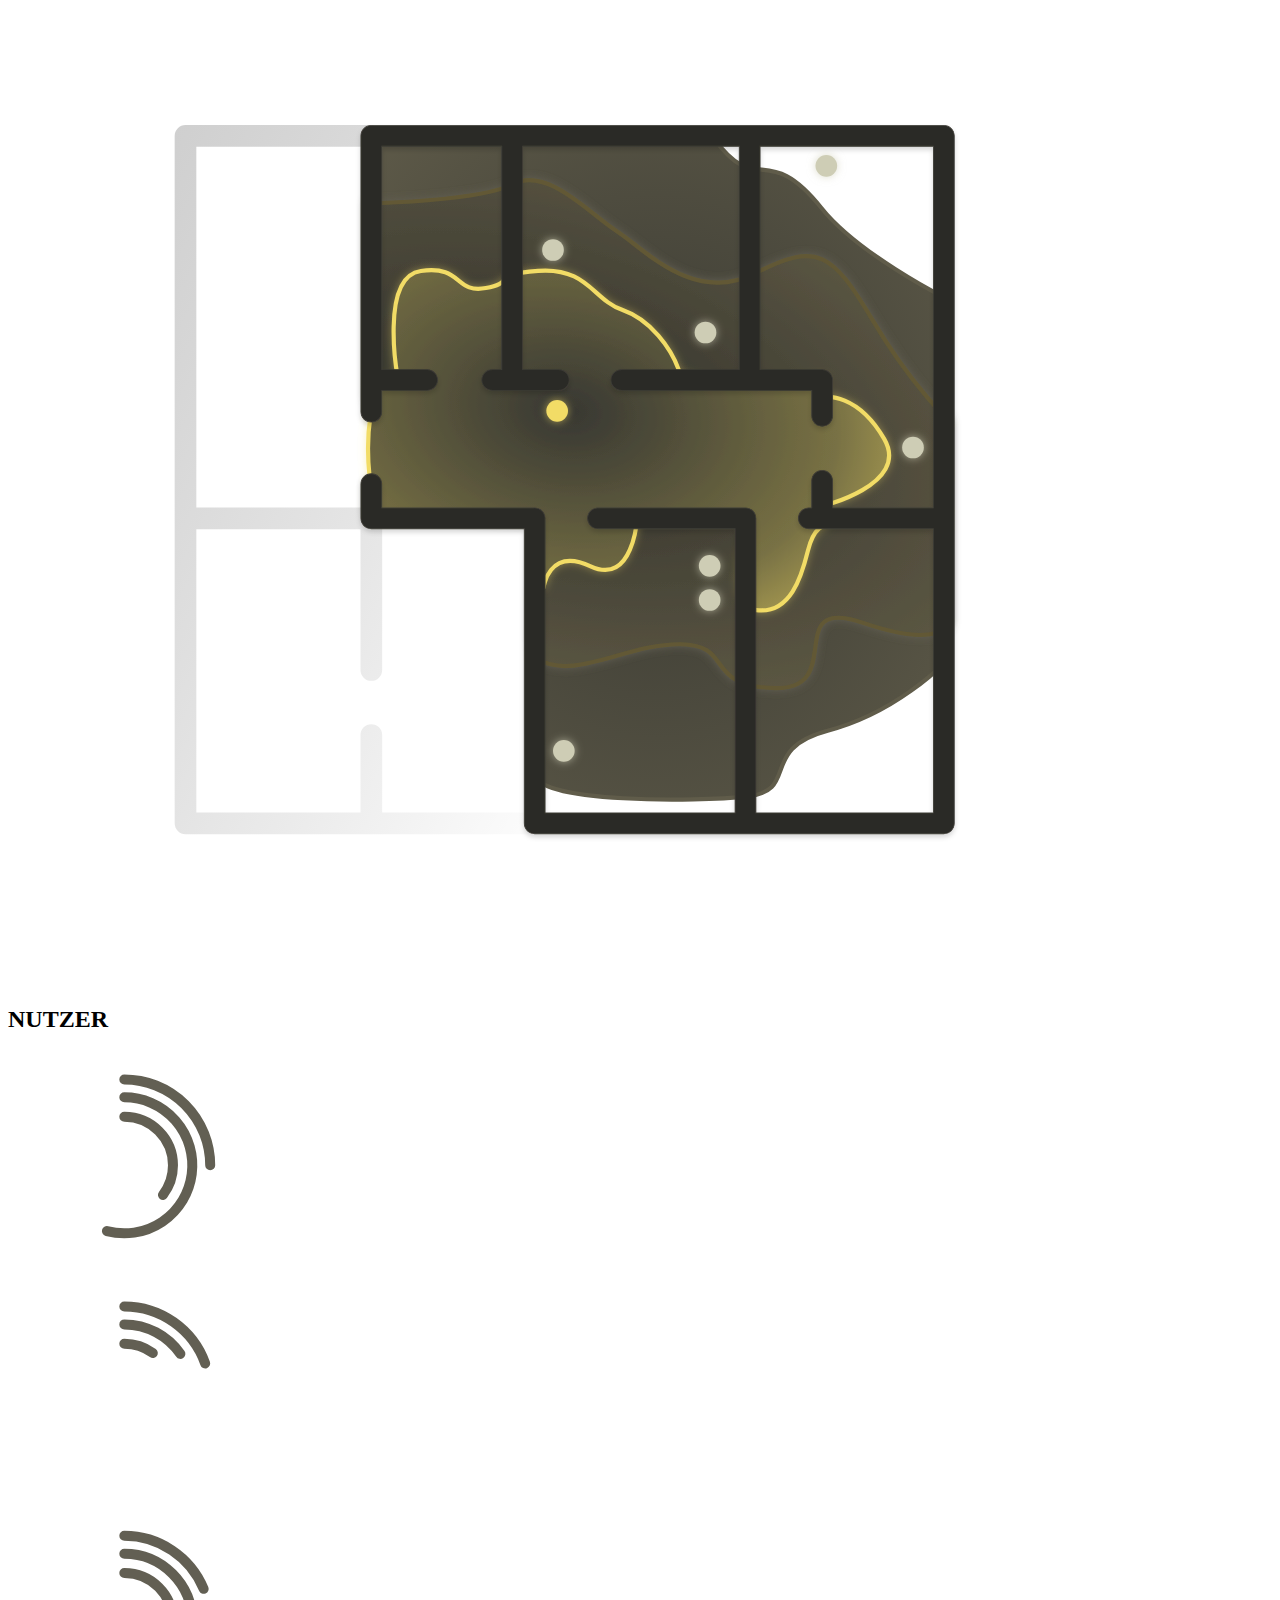
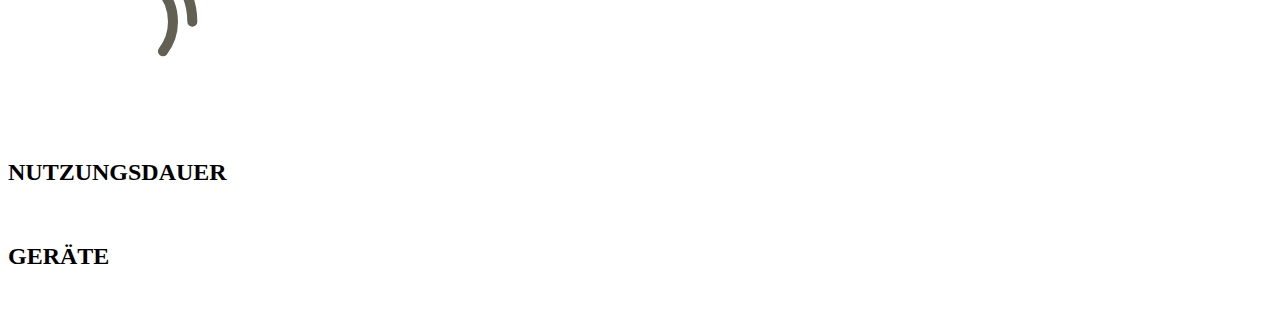
==== A3/03_HiFi_Prototype/index.html @ b364eb8b "Css" ====
<!DOCTYPE html>
<html lang="en">
<head>
    <meta charset="UTF-8">
    <meta http-equiv="X-UA-Compatible" content="IE=edge">
    <meta name="viewport" content="width=device-width, initial-scale=1.0">
    <link rel="stylesheet" href="css/style.css">
    <title>Document</title>
</head>
<body>

   <div class="container">

        <div class="hauptframe">
            <svg xmlns="http://www.w3.org/2000/svg" xmlns:xlink="http://www.w3.org/1999/xlink" width="1000" height="974" viewBox="-200 -100 1200 1100" >
                <defs>
                <radialGradient id="radial-gradient" cx="0.5" cy="0.5" r="0.754" gradientTransform="translate(0.014 -0.013) rotate(1.557)" gradientUnits="objectBoundingBox">
                    <stop offset="0" stop-color="#393932"/>
                    <stop offset="1" stop-color="#605c4a"/>
                </radialGradient>
                <radialGradient id="radial-gradient-2" cx="0.299" cy="0.448" r="0.867" gradientTransform="matrix(0.94, 0.342, -0.206, 0.565, 0.11, 0.093)" gradientUnits="objectBoundingBox">
                    <stop offset="0" stop-color="#2f2f2a"/>
                    <stop offset="1" stop-color="#5c5743"/>
                </radialGradient>
                <filter id="Path_7" x="214.584" y="54.665" width="732.456" height="644.595" filterUnits="userSpaceOnUse">
                    <feOffset input="SourceAlpha"/>
                    <feGaussianBlur stdDeviation="5" result="blur"/>
                    <feFlood flood-color="#625f53"/>
                    <feComposite operator="in" in2="blur"/>
                    <feComposite in="SourceGraphic"/>
                </filter>
                <radialGradient id="radial-gradient-3" cx="0.376" cy="0.413" r="0.903" gradientTransform="matrix(0.868, -0.497, 0.566, 0.987, -0.178, 0.193)" gradientUnits="objectBoundingBox">
                    <stop offset="0" stop-color="#373732"/>
                    <stop offset="0.553" stop-color="#787144"/>
                    <stop offset="1" stop-color="#f2dc66"/>
                </radialGradient>
                <filter id="Path_5" x="214.535" y="162.628" width="660.346" height="443.379" filterUnits="userSpaceOnUse">
                    <feOffset input="SourceAlpha"/>
                    <feGaussianBlur stdDeviation="5" result="blur-2"/>
                    <feFlood flood-color="#f2dc66" flood-opacity="0.396"/>
                    <feComposite operator="in" in2="blur-2"/>
                    <feComposite in="SourceGraphic"/>
                </filter>
                <linearGradient id="linear-gradient" x1="0.033" x2="1.034" y2="1.036" gradientUnits="objectBoundingBox">
                    <stop offset="0" stop-color="#2c2c2c" stop-opacity="0.224"/>
                    <stop offset="1" stop-opacity="0"/>
                </linearGradient>
                <filter id="HauptSchnitt" x="214" y="0" width="731" height="869" filterUnits="userSpaceOnUse">
                    <feOffset dy="3" input="SourceAlpha"/>
                    <feGaussianBlur stdDeviation="3" result="blur-3"/>
                    <feFlood flood-opacity="0.161"/>
                    <feComposite operator="in" in2="blur-3"/>
                    <feComposite in="SourceGraphic"/>
                </filter>
                <filter id="router" x="431" y="321" width="56" height="56" filterUnits="userSpaceOnUse">
                    <feOffset input="SourceAlpha"/>
                    <feGaussianBlur stdDeviation="5" result="blur-4"/>
                    <feFlood flood-color="#f2dc66" flood-opacity="0.576"/>
                    <feComposite operator="in" in2="blur-4"/>
                    <feComposite in="SourceGraphic"/>
                </filter>
                <filter id="echo" x="614" y="507" width="56" height="56" filterUnits="userSpaceOnUse">
                    <feOffset input="SourceAlpha"/>
                    <feGaussianBlur stdDeviation="5" result="blur-5"/>
                    <feFlood flood-color="#cecdb5" flood-opacity="0.706"/>
                    <feComposite operator="in" in2="blur-5"/>
                    <feComposite in="SourceGraphic"/>
                </filter>
                <filter id="macBook" x="614" y="548" width="56" height="56" filterUnits="userSpaceOnUse">
                    <feOffset input="SourceAlpha"/>
                    <feGaussianBlur stdDeviation="5" result="blur-6"/>
                    <feFlood flood-color="#cecdb5" flood-opacity="0.706"/>
                    <feComposite operator="in" in2="blur-6"/>
                    <feComposite in="SourceGraphic"/>
                </filter>
                <filter id="laptop" x="858" y="365" width="56" height="56" filterUnits="userSpaceOnUse">
                    <feOffset input="SourceAlpha"/>
                    <feGaussianBlur stdDeviation="5" result="blur-7"/>
                    <feFlood flood-color="#cecdb5" flood-opacity="0.706"/>
                    <feComposite operator="in" in2="blur-7"/>
                    <feComposite in="SourceGraphic"/>
                </filter>
                <filter id="iPhone" x="439" y="729" width="56" height="56" filterUnits="userSpaceOnUse">
                    <feOffset input="SourceAlpha"/>
                    <feGaussianBlur stdDeviation="5" result="blur-8"/>
                    <feFlood flood-color="#cecdb5" flood-opacity="0.706"/>
                    <feComposite operator="in" in2="blur-8"/>
                    <feComposite in="SourceGraphic"/>
                </filter>
                <filter id="samsung" x="754" y="27" width="56" height="56" filterUnits="userSpaceOnUse">
                    <feOffset input="SourceAlpha"/>
                    <feGaussianBlur stdDeviation="5" result="blur-9"/>
                    <feFlood flood-color="#cecdb5" flood-opacity="0.706"/>
                    <feComposite operator="in" in2="blur-9"/>
                    <feComposite in="SourceGraphic"/>
                </filter>
                <filter id="fridge" x="609" y="227" width="56" height="56" filterUnits="userSpaceOnUse">
                    <feOffset input="SourceAlpha"/>
                    <feGaussianBlur stdDeviation="5" result="blur-10"/>
                    <feFlood flood-color="#cecdb5" flood-opacity="0.706"/>
                    <feComposite operator="in" in2="blur-10"/>
                    <feComposite in="SourceGraphic"/>
                </filter>
                <filter id="iPad" x="426" y="128" width="56" height="56" filterUnits="userSpaceOnUse">
                    <feOffset input="SourceAlpha"/>
                    <feGaussianBlur stdDeviation="5" result="blur-11"/>
                    <feFlood flood-color="#cecdb5" flood-opacity="0.706"/>
                    <feComposite operator="in" in2="blur-11"/>
                    <feComposite in="SourceGraphic"/>
                </filter>
                </defs>
                <g id="Gesamt" transform="translate(-244 -107)">
                <g id="Haus_Schnitt" data-name="Haus Schnitt">
                    <g id="Heatmap">
                    <path id="Path_8" data-name="Path 8" d="M886,121.068s21.253,36.3,45.852,42.952,44.378-6.4,88.25,48.5,144.89,105.9,144.89,105.9V760.651s-54.4,57.267-137.449,79.234-33.452,71.773-95.691,78.689-251.575,7.966-254.841-25.889,0-309.729,0-309.729H479.73l79.828-79.991L479.73,418.2V128.352Z" stroke="#605c4a" stroke-width="5" fill="url(#radial-gradient)"/>
                    <g transform="matrix(1, 0, 0, 1, 244, 107)" filter="url(#Path_7)">
                        <path id="Path_7-2" data-name="Path 7" d="M476.084,206.885s133.281-1.872,174.288-23.1,91.447,35.745,123.834,56.339,91.887,88.931,166.821,50.569,92.125-24.582,140.5,56.475,92.009,121.176,92.009,121.176V710.157s-7.568,33.113-104.412,0-17.713,80.712-104.819,78.576-48.154-51.857-113.167-52.671-127.333,44.859-172.6,17.53c-11.182-3,0-164.509,0-164.509l-202.458-9.724V543.281l27.044-7.236V441.676H476.084Z" transform="translate(-244 -107)" stroke="#625934" stroke-width="5" fill="url(#radial-gradient-2)"/>
                    </g>
                    <g transform="matrix(1, 0, 0, 1, 244, 107)" filter="url(#Path_5)">
                        <path id="Path_5-2" data-name="Path 5" d="M506.052,420.1s-22.628-121.2,27.593-128.516,40.562,27.732,78.084,20.567,3.291-16.118,62.655-20.567,65.68,34.5,100.665,46.679,58.761,46.5,67.875,71.454S1019,420.1,1019,420.1v22.829s38.454-5.24,70.611,50.21-76.565,81.315-76.565,81.315L1019,597.19s-13.427-.334-20.916,30.08-20.9,76.64-61.9,71.268-7.618-110.491-7.618-110.491H793.006s-4.207,81.856-55.548,58-56.807,26.789-56.807,26.789l-6.267-84.792h-193s-24.965-82.146,0-156.376C487.03,414.891,506.052,420.1,506.052,420.1Z" transform="translate(-238.21 -110.46)" stroke="#f2dc66" stroke-width="5" fill="url(#radial-gradient-3)"/>
                    </g>
                    </g>
                    <path id="RstlSchnitt" d="M13,851A13,13,0,0,1,0,838V13A13,13,0,0,1,13,0H234a13,13,0,0,1,0,26H26V459H232a12.989,12.989,0,0,1,10.972,6.026A12.991,12.991,0,0,1,249,476V654a13,13,0,0,1-26,0V485H26V825H223V732a13,13,0,0,1,26,0v93H436a13,13,0,1,1,0,26Z" transform="translate(244 113)" fill="url(#linear-gradient)"/>
                    <g transform="matrix(1, 0, 0, 1, 244, 107)" filter="url(#HauptSchnitt)">
                    <g id="HauptSchnitt-2" data-name="HauptSchnitt" transform="translate(223 6)" fill="#2c2c28">
                        <path d="M 700.000244140625 850.5004272460938 L 461.9996948242188 850.5004272460938 L 209.9996795654297 850.5004272460938 C 209.8412475585938 850.5004272460938 209.6793518066406 850.497314453125 209.5185699462891 850.4913330078125 L 209.4998016357422 850.4906616210938 L 209.4810180664062 850.4913330078125 C 209.3202362060547 850.497314453125 209.1582489013672 850.5004272460938 208.9998016357422 850.5004272460938 C 205.6611328125 850.5004272460938 202.5221252441406 849.2001953125 200.1613464355469 846.8392333984375 C 197.8004608154297 844.4782104492188 196.500244140625 841.3389892578125 196.500244140625 838 L 196.500244140625 485.0000915527344 L 196.500244140625 484.5000915527344 L 196.000244140625 484.5000915527344 L 12.99957466125488 484.5000915527344 C 9.660908699035645 484.5000915527344 6.522019386291504 483.1998901367188 4.161130905151367 480.8388671875 C 1.800241827964783 478.4778747558594 0.5000195503234863 475.3386535644531 0.5000195503234863 471.9996643066406 L 0.5000195503234863 431.0000915527344 C 0.5000195503234863 427.6609802246094 1.800241827964783 424.5218811035156 4.161130905151367 422.160888671875 C 6.522019386291504 419.7998657226562 9.660908699035645 418.4996643066406 12.99957466125488 418.4996643066406 C 16.33868598937988 418.4996643066406 19.47790908813477 419.7998657226562 21.83890914916992 422.160888671875 C 24.19990921020508 424.5217590332031 25.50013160705566 427.6609802246094 25.50013160705566 431.0000915527344 L 25.50013160705566 459 L 25.50013160705566 459.5 L 26.00013160705566 459.5 L 208.9998016357422 459.5 C 212.3389129638672 459.5 215.4781341552734 460.8002014160156 217.8391265869141 463.1611022949219 C 220.2001342773438 465.5220031738281 221.5003509521484 468.660888671875 221.5003509521484 471.9996643066406 L 221.5003509521484 825.0003051757812 L 221.5003509521484 825.5003051757812 L 222.0003509521484 825.5003051757812 L 449.0001220703125 825.5003051757812 L 449.5001220703125 825.5003051757812 L 449.5001220703125 825.0003051757812 L 449.5001220703125 485.0000915527344 L 449.5001220703125 484.5000915527344 L 449.0001220703125 484.5000915527344 L 285.0003662109375 484.5000915527344 C 281.6612548828125 484.5000915527344 278.5220336914062 483.1998901367188 276.1610107421875 480.8388671875 C 273.8000183105469 478.4778747558594 272.4997863769531 475.3387756347656 272.4997863769531 471.9996643066406 C 272.4997863769531 468.660888671875 273.8000183105469 465.5220031738281 276.1610107421875 463.1611022949219 C 278.5220336914062 460.8002014160156 281.6612548828125 459.5 285.0003662109375 459.5 L 461.9996948242188 459.5 C 465.3388061523438 459.5 468.47802734375 460.8002014160156 470.8390197753906 463.1611022949219 C 473.2000122070312 465.5220031738281 474.500244140625 468.660888671875 474.500244140625 471.9996643066406 L 474.500244140625 825.0003051757812 L 474.500244140625 825.5003051757812 L 475.000244140625 825.5003051757812 L 686.9996948242188 825.5003051757812 L 687.4996948242188 825.5003051757812 L 687.4996948242188 825.0003051757812 L 687.4996948242188 485.0000915527344 L 687.4996948242188 484.5000915527344 L 686.9996948242188 484.5000915527344 L 538.000244140625 484.5000915527344 C 534.6611328125 484.5000915527344 531.5219116210938 483.1998901367188 529.160888671875 480.8388671875 C 526.7999267578125 478.4778747558594 525.4996948242188 475.3387756347656 525.4996948242188 471.9996643066406 C 525.4996948242188 468.660888671875 526.7999267578125 465.5220031738281 529.160888671875 463.1611022949219 C 531.5219116210938 460.8002014160156 534.6611328125 459.5 538.000244140625 459.5 L 540.9998779296875 459.5 L 541.4998779296875 459.5 L 541.4998779296875 459 L 541.4998779296875 426.9996643066406 C 541.4998779296875 423.660888671875 542.8001098632812 420.5220031738281 545.1611328125 418.1611022949219 C 547.5221557617188 415.8002014160156 550.661376953125 414.5 554.00048828125 414.5 C 557.339111328125 414.5 560.47802734375 415.8002014160156 562.8389282226562 418.1611022949219 C 565.1997680664062 420.5220947265625 566.5 423.6609802246094 566.5 426.9996643066406 L 566.5 459 L 566.5 459.5 L 567 459.5 L 686.9996948242188 459.5 L 687.4996948242188 459.5 L 687.4996948242188 459 L 687.4996948242188 26.00010299682617 L 687.4996948242188 25.50010299682617 L 686.9996948242188 25.50010299682617 L 479.9996948242188 25.50010299682617 L 479.4996948242188 25.50010299682617 L 479.4996948242188 26.00010299682617 L 479.4996948242188 293.0004272460938 L 479.4996948242188 293.5004272460938 L 479.9996948242188 293.5004272460938 L 554.00048828125 293.5004272460938 C 557.339111328125 293.5004272460938 560.47802734375 294.8006591796875 562.8389282226562 297.1615600585938 C 565.1997680664062 299.5224304199219 566.5 302.6613159179688 566.5 306 L 566.5 349.0002136230469 C 566.5 352.3388671875 565.1997680664062 355.477783203125 562.8389282226562 357.8386535644531 C 560.47802734375 360.1995544433594 557.339111328125 361.499755859375 554.00048828125 361.499755859375 C 550.661376953125 361.499755859375 547.5221557617188 360.1995544433594 545.1611328125 357.8386535644531 C 542.8001098632812 355.4778747558594 541.4998779296875 352.3389892578125 541.4998779296875 349.0002136230469 L 541.4998779296875 318.9996643066406 L 541.4998779296875 318.4996643066406 L 540.9998779296875 318.4996643066406 L 313.000244140625 318.4996643066406 C 309.6611328125 318.4996643066406 306.5219116210938 317.1994323730469 304.1609191894531 314.8385620117188 C 301.7998962402344 312.4776611328125 300.4996948242188 309.3387756347656 300.4996948242188 306 C 300.4996948242188 302.6613159179688 301.7998962402344 299.5224304199219 304.1609191894531 297.1615600585938 C 306.5220336914062 294.8006591796875 309.6611328125 293.5004272460938 313.000244140625 293.5004272460938 L 453.9995727539062 293.5004272460938 L 454.4995727539062 293.5004272460938 L 454.4995727539062 293.0004272460938 L 454.4995727539062 26.00010299682617 L 454.4995727539062 25.50010299682617 L 453.9995727539062 25.50010299682617 L 195.0003509521484 25.50010299682617 L 194.5003509521484 25.50010299682617 L 194.5003509521484 26.00010299682617 L 194.5003509521484 293.0004272460938 L 194.5003509521484 293.5004272460938 L 195.0003509521484 293.5004272460938 L 237.9995727539062 293.5004272460938 C 241.3386840820312 293.5004272460938 244.4777984619141 294.8006591796875 246.8389129638672 297.1615600585938 C 249.1999053955078 299.5224304199219 250.5001373291016 302.6613159179688 250.5001373291016 306 C 250.5001373291016 309.3387756347656 249.1999053955078 312.4776611328125 246.8389129638672 314.8385620117188 C 244.4779052734375 317.1994323730469 241.3386840820312 318.4996643066406 237.9995727539062 318.4996643066406 L 158.0003509521484 318.4996643066406 C 154.6613464355469 318.4996643066406 151.5221252441406 317.1994323730469 149.1611328125 314.8385620117188 C 146.8001251220703 312.4776611328125 145.4999084472656 309.3387756347656 145.4999084472656 306 C 145.4999084472656 302.6613159179688 146.8001251220703 299.5224304199219 149.1611328125 297.1615600585938 C 151.5221252441406 294.8006591796875 154.6613464355469 293.5004272460938 158.0003509521484 293.5004272460938 L 169.000244140625 293.5004272460938 L 169.500244140625 293.5004272460938 L 169.500244140625 293.0004272460938 L 169.500244140625 26.00010299682617 L 169.500244140625 25.50010299682617 L 169.000244140625 25.50010299682617 L 26.00013160705566 25.50010299682617 L 25.50013160705566 25.50010299682617 L 25.50013160705566 26.00010299682617 L 25.50013160705566 293.0004272460938 L 25.50013160705566 293.5004272460938 L 26.00013160705566 293.5004272460938 L 80.00012969970703 293.5004272460938 C 83.33879852294922 293.5004272460938 86.47768402099609 294.8006591796875 88.83857727050781 297.1615600585938 C 91.199462890625 299.5224304199219 92.49968719482422 302.6613159179688 92.49968719482422 306 C 92.49968719482422 309.3386535644531 91.199462890625 312.4776611328125 88.83857727050781 314.8385620117188 C 86.47768402099609 317.1994323730469 83.33879852294922 318.4996643066406 80.00012969970703 318.4996643066406 L 26.00013160705566 318.4996643066406 L 25.50013160705566 318.4996643066406 L 25.50013160705566 318.9996643066406 L 25.50013160705566 343.999755859375 C 25.50013160705566 347.3388671875 24.19990921020508 350.4780883789062 21.83890914916992 352.839111328125 C 19.47790908813477 355.2001037597656 16.33868598937988 356.5003356933594 12.99957466125488 356.5003356933594 C 9.660908699035645 356.5003356933594 6.522019386291504 355.2001037597656 4.161130905151367 352.839111328125 C 1.800241827964783 350.4779968261719 0.5000195503234863 347.3388671875 0.5000195503234863 343.999755859375 L 0.5000195503234863 306 L 0.5000195503234863 12.99965763092041 C 0.5000195503234863 9.660991668701172 1.800241827964783 6.522102355957031 4.161130905151367 4.161102294921875 C 6.522019386291504 1.800213575363159 9.660908699035645 0.49999138712883 12.99957466125488 0.49999138712883 L 700.000244140625 0.49999138712883 C 703.3389282226562 0.49999138712883 706.477783203125 1.800213575363159 708.8386840820312 4.161102294921875 C 711.1995849609375 6.522102355957031 712.4998168945312 9.660991668701172 712.4998168945312 12.99965763092041 L 712.4998168945312 471.9996643066406 L 712.4998168945312 838 C 712.4998168945312 841.3389892578125 711.1995849609375 844.4782104492188 708.8386840820312 846.8392333984375 C 706.477783203125 849.2001953125 703.3389282226562 850.5004272460938 700.000244140625 850.5004272460938 Z" stroke="none"/>
                        <path d="M 700.000244140625 850.0004272460938 C 703.2053833007812 850.0004272460938 706.2186889648438 848.752197265625 708.485107421875 846.4856567382812 C 710.7515869140625 844.2191162109375 711.9998168945312 841.2054443359375 711.9998168945312 838 L 711.9998168945312 471.9996643066406 L 711.9998168945312 12.99965763092041 C 711.9998168945312 9.794547080993652 710.7515869140625 6.781213760375977 708.485107421875 4.514657974243164 C 706.2186889648438 2.248213529586792 703.2053833007812 0.9999914169311523 700.000244140625 0.9999914169311523 L 12.99957466125488 0.9999914169311523 C 9.794464111328125 0.9999914169311523 6.781130790710449 2.248213529586792 4.514686107635498 4.514657974243164 C 2.248241662979126 6.781213760375977 1.000019550323486 9.794547080993652 1.000019550323486 12.99965763092041 L 1.000019550323486 306 L 1.000019550323486 343.999755859375 C 1.000019550323486 347.205322265625 2.248241662979126 350.218994140625 4.514686107635498 352.4855346679688 C 6.781130790710449 354.7521057128906 9.794464111328125 356.0003356933594 12.99957466125488 356.0003356933594 C 16.20513153076172 356.0003356933594 19.21879768371582 354.7521057128906 21.48535346984863 352.4855346679688 C 23.75190925598145 350.218994140625 25.00013160705566 347.205322265625 25.00013160705566 343.999755859375 L 25.00013160705566 318.9996643066406 L 25.00013160705566 317.9996643066406 L 26.00013160705566 317.9996643066406 L 80.00012969970703 317.9996643066406 C 83.20523834228516 317.9996643066406 86.21857452392578 316.7514343261719 88.48501586914062 314.4849853515625 C 90.75146484375 312.2185363769531 91.99968719482422 309.2051086425781 91.99968719482422 306 C 91.99968719482422 302.7948913574219 90.75146484375 299.7815551757812 88.48501586914062 297.5151062011719 C 86.21857452392578 295.2486572265625 83.20523834228516 294.0004272460938 80.00012969970703 294.0004272460938 L 26.00013160705566 294.0004272460938 L 25.00013160705566 294.0004272460938 L 25.00013160705566 293.0004272460938 L 25.00013160705566 26.00010299682617 L 25.00013160705566 25.00010299682617 L 26.00013160705566 25.00010299682617 L 169.000244140625 25.00010299682617 L 170.000244140625 25.00010299682617 L 170.000244140625 26.00010299682617 L 170.000244140625 293.0004272460938 L 170.000244140625 294.0004272460938 L 169.000244140625 294.0004272460938 L 158.0003509521484 294.0004272460938 C 154.7949066162109 294.0004272460938 151.7812347412109 295.2486572265625 149.5146789550781 297.5151062011719 C 147.2481231689453 299.7815551757812 145.9999084472656 302.7948913574219 145.9999084472656 306 C 145.9999084472656 309.2052001953125 147.2481231689453 312.2185363769531 149.5146789550781 314.4849853515625 C 151.7812347412109 316.7514343261719 154.7949066162109 317.9996643066406 158.0003509521484 317.9996643066406 L 237.9995727539062 317.9996643066406 C 241.2051239013672 317.9996643066406 244.2187957763672 316.7514343261719 246.4853515625 314.4849853515625 C 248.7519073486328 312.2185363769531 250.0001373291016 309.2052001953125 250.0001373291016 306 C 250.0001373291016 302.7948913574219 248.7519073486328 299.7815551757812 246.4853515625 297.5151062011719 C 244.2187957763672 295.2486572265625 241.2051239013672 294.0004272460938 237.9995727539062 294.0004272460938 L 195.0003509521484 294.0004272460938 L 194.0003509521484 294.0004272460938 L 194.0003509521484 293.0004272460938 L 194.0003509521484 26.00010299682617 L 194.0003509521484 25.00010299682617 L 195.0003509521484 25.00010299682617 L 453.9995727539062 25.00010299682617 L 454.9995727539062 25.00010299682617 L 454.9995727539062 26.00010299682617 L 454.9995727539062 293.0004272460938 L 454.9995727539062 294.0004272460938 L 453.9995727539062 294.0004272460938 L 313.000244140625 294.0004272460938 C 309.794677734375 294.0004272460938 306.781005859375 295.2486572265625 304.5144653320312 297.5151062011719 C 302.2478942871094 299.7815551757812 300.9996948242188 302.7948913574219 300.9996948242188 306 C 300.9996948242188 309.2052001953125 302.2478942871094 312.2185363769531 304.5144653320312 314.4849853515625 C 306.781005859375 316.7514343261719 309.794677734375 317.9996643066406 313.000244140625 317.9996643066406 L 540.9998779296875 317.9996643066406 L 541.9998779296875 317.9996643066406 L 541.9998779296875 318.9996643066406 L 541.9998779296875 349.0002136230469 C 541.9998779296875 352.205322265625 543.2481079101562 355.2186584472656 545.5147094726562 357.485107421875 C 547.78125 359.7515563964844 550.794921875 360.999755859375 554.00048828125 360.999755859375 C 557.20556640625 360.999755859375 560.2189331054688 359.7515563964844 562.4853515625 357.485107421875 C 564.7517700195312 355.2186584472656 566 352.205322265625 566 349.0002136230469 L 566 306 C 566 302.7948913574219 564.7517700195312 299.7815551757812 562.4853515625 297.5151062011719 C 560.2189331054688 295.2486572265625 557.20556640625 294.0004272460938 554.00048828125 294.0004272460938 L 479.9996948242188 294.0004272460938 L 478.9996948242188 294.0004272460938 L 478.9996948242188 293.0004272460938 L 478.9996948242188 26.00010299682617 L 478.9996948242188 25.00010299682617 L 479.9996948242188 25.00010299682617 L 686.9996948242188 25.00010299682617 L 687.9996948242188 25.00010299682617 L 687.9996948242188 26.00010299682617 L 687.9996948242188 459 L 687.9996948242188 460 L 686.9996948242188 460 L 567 460 L 566 460 L 566 459 L 566 426.9996643066406 C 566 423.7945556640625 564.7517700195312 420.7812194824219 562.4853515625 418.5146484375 C 560.2189331054688 416.2481994628906 557.20556640625 415 554.00048828125 415 C 550.794921875 415 547.78125 416.2481994628906 545.5147094726562 418.5146484375 C 543.2481079101562 420.7810974121094 541.9998779296875 423.79443359375 541.9998779296875 426.9996643066406 L 541.9998779296875 459 L 541.9998779296875 460 L 540.9998779296875 460 L 538.000244140625 460 C 534.794677734375 460 531.781005859375 461.2481994628906 529.5144653320312 463.5146484375 C 527.2479248046875 465.7810974121094 525.9996948242188 468.79443359375 525.9996948242188 471.9996643066406 C 525.9996948242188 475.2052001953125 527.2479248046875 478.2187805175781 529.5144653320312 480.4853210449219 C 531.781005859375 482.7518920898438 534.794677734375 484.0000915527344 538.000244140625 484.0000915527344 L 686.9996948242188 484.0000915527344 L 687.9996948242188 484.0000915527344 L 687.9996948242188 485.0000915527344 L 687.9996948242188 825.0003051757812 L 687.9996948242188 826.0003051757812 L 686.9996948242188 826.0003051757812 L 475.000244140625 826.0003051757812 L 474.000244140625 826.0003051757812 L 474.000244140625 825.0003051757812 L 474.000244140625 471.9996643066406 C 474.000244140625 468.79443359375 472.7520141601562 465.7810974121094 470.4854736328125 463.5146484375 C 468.2189025878906 461.2481994628906 465.2052307128906 460 461.9996948242188 460 L 285.0003662109375 460 C 281.7947998046875 460 278.7811279296875 461.2481994628906 276.5145874023438 463.5146484375 C 274.2480163574219 465.7810974121094 272.9997863769531 468.79443359375 272.9997863769531 471.9996643066406 C 272.9997863769531 475.2052001953125 274.2480163574219 478.2187805175781 276.5145874023438 480.4853210449219 C 278.7811279296875 482.7518920898438 281.7947998046875 484.0000915527344 285.0003662109375 484.0000915527344 L 449.0001220703125 484.0000915527344 L 450.0001220703125 484.0000915527344 L 450.0001220703125 485.0000915527344 L 450.0001220703125 825.0003051757812 L 450.0001220703125 826.0003051757812 L 449.0001220703125 826.0003051757812 L 222.0003509521484 826.0003051757812 L 221.0003509521484 826.0003051757812 L 221.0003509521484 825.0003051757812 L 221.0003509521484 471.9996643066406 C 221.0003509521484 468.79443359375 219.7521362304688 465.7810974121094 217.4855804443359 463.5146484375 C 215.2190246582031 461.2481994628906 212.2053527832031 460 208.9998016357422 460 L 26.00013160705566 460 L 25.00013160705566 460 L 25.00013160705566 459 L 25.00013160705566 431.0000915527344 C 25.00013160705566 427.7945556640625 23.75190925598145 424.7808837890625 21.48535346984863 422.5144348144531 C 19.21879768371582 420.2478942871094 16.20513153076172 418.9996643066406 12.99957466125488 418.9996643066406 C 9.794464111328125 418.9996643066406 6.781130790710449 420.2478942871094 4.514686107635498 422.5144348144531 C 2.248241662979126 424.781005859375 1.000019550323486 427.7945556640625 1.000019550323486 431.0000915527344 L 1.000019550323486 471.9996643066406 C 1.000019550323486 475.2051086425781 2.248241662979126 478.2187805175781 4.514686107635498 480.4853210449219 C 6.781130790710449 482.7518920898438 9.794464111328125 484.0000915527344 12.99957466125488 484.0000915527344 L 196.000244140625 484.0000915527344 L 197.000244140625 484.0000915527344 L 197.000244140625 485.0000915527344 L 197.000244140625 838 C 197.000244140625 841.2054443359375 198.2484588623047 844.2191162109375 200.5149078369141 846.4856567382812 C 202.7813568115234 848.752197265625 205.7946929931641 850.0004272460938 208.9998016357422 850.0004272460938 C 209.1520233154297 850.0004272460938 209.3076934814453 849.99755859375 209.4623565673828 849.9916381835938 L 209.4998016357422 849.9902954101562 L 209.5372467041016 849.9916381835938 C 209.6919097900391 849.99755859375 209.8474578857422 850.0004272460938 209.9996795654297 850.0004272460938 L 461.9996948242188 850.0004272460938 L 700.000244140625 850.0004272460938 M 700.000244140625 851.0004272460938 L 461.9996948242188 851.0004272460938 L 209.9996795654297 851.0004272460938 C 209.8323516845703 851.0004272460938 209.6656799316406 850.9971923828125 209.4998016357422 850.990966796875 C 209.3339080810547 850.9971923828125 209.167236328125 851.0004272460938 208.9998016357422 851.0004272460938 C 201.8204650878906 851.0004272460938 196.000244140625 845.1801147460938 196.000244140625 838 L 196.000244140625 485.0000915527344 L 12.99957466125488 485.0000915527344 C 5.820353031158447 485.0000915527344 1.955837615241762e-05 479.1797790527344 1.955837615241762e-05 471.9996643066406 L 1.955837615241762e-05 431.0000915527344 C 1.955837615241762e-05 423.8198852539062 5.820353031158447 417.9996643066406 12.99957466125488 417.9996643066406 C 20.1797981262207 417.9996643066406 26.00013160705566 423.8198852539062 26.00013160705566 431.0000915527344 L 26.00013160705566 459 L 208.9998016357422 459 C 216.1800231933594 459 222.0003509521484 464.8203125 222.0003509521484 471.9996643066406 L 222.0003509521484 825.0003051757812 L 449.0001220703125 825.0003051757812 L 449.0001220703125 485.0000915527344 L 285.0003662109375 485.0000915527344 C 277.8201293945312 485.0000915527344 271.9997863769531 479.1797790527344 271.9997863769531 471.9996643066406 C 271.9997863769531 464.8203125 277.8201293945312 459 285.0003662109375 459 L 461.9996948242188 459 C 469.1799011230469 459 475.000244140625 464.8203125 475.000244140625 471.9996643066406 L 475.000244140625 825.0003051757812 L 686.9996948242188 825.0003051757812 L 686.9996948242188 485.0000915527344 L 538.000244140625 485.0000915527344 C 530.8200073242188 485.0000915527344 524.9996948242188 479.1797790527344 524.9996948242188 471.9996643066406 C 524.9996948242188 464.8203125 530.8200073242188 459 538.000244140625 459 L 540.9998779296875 459 L 540.9998779296875 426.9996643066406 C 540.9998779296875 419.8203125 546.8202514648438 414 554.00048828125 414 C 561.1796875 414 567 419.8203125 567 426.9996643066406 L 567 459 L 686.9996948242188 459 L 686.9996948242188 26.00010299682617 L 479.9996948242188 26.00010299682617 L 479.9996948242188 293.0004272460938 L 554.00048828125 293.0004272460938 C 561.1796875 293.0004272460938 567 298.8207702636719 567 306 L 567 349.0002136230469 C 567 356.1795349121094 561.1796875 361.999755859375 554.00048828125 361.999755859375 C 546.8202514648438 361.999755859375 540.9998779296875 356.1795349121094 540.9998779296875 349.0002136230469 L 540.9998779296875 318.9996643066406 L 313.000244140625 318.9996643066406 C 305.8200073242188 318.9996643066406 299.9996948242188 313.1793212890625 299.9996948242188 306 C 299.9996948242188 298.8207702636719 305.8200073242188 293.0004272460938 313.000244140625 293.0004272460938 L 453.9995727539062 293.0004272460938 L 453.9995727539062 26.00010299682617 L 195.0003509521484 26.00010299682617 L 195.0003509521484 293.0004272460938 L 237.9995727539062 293.0004272460938 C 245.1797943115234 293.0004272460938 251.0001373291016 298.8207702636719 251.0001373291016 306 C 251.0001373291016 313.1793212890625 245.1797943115234 318.9996643066406 237.9995727539062 318.9996643066406 L 158.0003509521484 318.9996643066406 C 150.8202362060547 318.9996643066406 144.9999084472656 313.1793212890625 144.9999084472656 306 C 144.9999084472656 298.8207702636719 150.8202362060547 293.0004272460938 158.0003509521484 293.0004272460938 L 169.000244140625 293.0004272460938 L 169.000244140625 26.00010299682617 L 26.00013160705566 26.00010299682617 L 26.00013160705566 293.0004272460938 L 80.00012969970703 293.0004272460938 C 87.17946624755859 293.0004272460938 92.99968719482422 298.8207702636719 92.99968719482422 306 C 92.99968719482422 313.1793212890625 87.17946624755859 318.9996643066406 80.00012969970703 318.9996643066406 L 26.00013160705566 318.9996643066406 L 26.00013160705566 343.999755859375 C 26.00013160705566 351.1799926757812 20.1797981262207 357.0003356933594 12.99957466125488 357.0003356933594 C 5.820353031158447 357.0003356933594 1.955837615241762e-05 351.1799926757812 1.955837615241762e-05 343.999755859375 L 1.955837615241762e-05 306 L 1.955837615241762e-05 12.99965763092041 C 1.955837615241762e-05 5.820324897766113 5.820353031158447 -8.599175089329947e-06 12.99957466125488 -8.599175089329947e-06 L 700.000244140625 -8.599175089329947e-06 C 707.179443359375 -8.599175089329947e-06 712.9998168945312 5.820324897766113 712.9998168945312 12.99965763092041 L 712.9998168945312 471.9996643066406 L 712.9998168945312 838 C 712.9998168945312 845.1801147460938 707.179443359375 851.0004272460938 700.000244140625 851.0004272460938 Z" stroke="none" fill="#3e3c36"/>
                    </g>
                    </g>
                </g>
                <g id="gerate">
                    <g transform="matrix(1, 0, 0, 1, 244, 107)" filter="url(#router)">
                    <circle id="router-2" data-name="router" cx="13" cy="13" r="13" transform="translate(446 336)" fill="#f2dc66"/>
                    </g>
                    <g transform="matrix(1, 0, 0, 1, 244, 107)" filter="url(#echo)">
                    <circle id="echo-2" data-name="echo" cx="13" cy="13" r="13" transform="translate(629 522)" fill="#cecdb5"/>
                    </g>
                    <g transform="matrix(1, 0, 0, 1, 244, 107)" filter="url(#macBook)">
                    <circle id="macBook-2" data-name="macBook" cx="13" cy="13" r="13" transform="translate(629 563)" fill="#cecdb5"/>
                    </g>
                    <g transform="matrix(1, 0, 0, 1, 244, 107)" filter="url(#laptop)">
                    <circle id="laptop-2" data-name="laptop" cx="13" cy="13" r="13" transform="translate(873 380)" fill="#cecdb5"/>
                    </g>
                    <g transform="matrix(1, 0, 0, 1, 244, 107)" filter="url(#iPhone)">
                    <circle id="iPhone-2" data-name="iPhone" cx="13" cy="13" r="13" transform="translate(454 744)" fill="#cecdb5"/>
                    </g>
                    <g transform="matrix(1, 0, 0, 1, 244, 107)" filter="url(#samsung)">
                    <circle id="samsung-2" data-name="samsung" cx="13" cy="13" r="13" transform="translate(769 42)" fill="#cecdb5"/>
                    </g>
                    <g transform="matrix(1, 0, 0, 1, 244, 107)" filter="url(#fridge)">
                    <circle id="fridge-2" data-name="fridge" cx="13" cy="13" r="13" transform="translate(624 242)" fill="#cecdb5"/>
                    </g>
                    <g transform="matrix(1, 0, 0, 1, 244, 107)" filter="url(#iPad)">
                    <circle id="iPad-2" data-name="iPad" cx="13" cy="13" r="13" transform="translate(441 143)" fill="#cecdb5"/>
                    </g>
                </g>
                </g>
            </svg>
        </div>

        <div class="seitenleiste">
            <h2>NUTZER</h2>
            <div class="nutzer">
                <img src="img/nutzer1.png" alt="">
                <svg xmlns="http://www.w3.org/2000/svg" xmlns:xlink="http://www.w3.org/1999/xlink" width="224.651" height="224.651" viewBox="0 0 224.651 224.651">
                    <defs>
                      <filter id="upload" filterUnits="userSpaceOnUse">
                        <feOffset input="SourceAlpha"/>
                        <feGaussianBlur stdDeviation="4" result="blur"/>
                        <feFlood flood-color="#f2dc66" flood-opacity="0.639"/>
                        <feComposite operator="in" in2="blur"/>
                        <feComposite in="SourceGraphic"/>
                      </filter>
                    </defs>
                    <g id="nuter1" transform="translate(-30.044 -30.044)">
                      <path id="download" d="M78.281,0a48.683,48.683,0,0,1-48.66,48.66A48.585,48.585,0,0,1,0,38.6" transform="translate(142.37 171.99) rotate(-90)" fill="none" stroke="#625f53" stroke-linecap="round" stroke-width="10" fill-rule="evenodd"/>
                      <g transform="matrix(1, 0, 0, 1, 30.04, 30.04)" >
                        <path id="upload-2" data-name="upload" d="M136.019,17.419A68.01,68.01,0,1,1,2.26,0" transform="translate(94.91 180.34) rotate(-90)" fill="none" stroke="#625f53" stroke-linecap="round" stroke-width="10" fill-rule="evenodd"/>
                      </g>
                      <path id="bandbreite1" d="M85.879,0A85.92,85.92,0,0,1,0,85.879" transform="translate(142.37 142.37) rotate(-90)" fill="none" stroke="#625f53" stroke-linecap="round" stroke-width="10" fill-rule="evenodd"/>
                      <g id="aussen" transform="matrix(-0.966, 0.259, -0.259, -0.966, 254.695, 207.221)" fill="none" stroke="rgba(50,50,45,0)" stroke-width="1">
                        <ellipse cx="91.714" cy="91.714" rx="91.714" ry="91.714" stroke="none"/>
                        <ellipse cx="91.714" cy="91.714" rx="91.214" ry="91.214" fill="none"/>
                      </g>
                    </g>
                  </svg>
            </div>
            <div class="nutzer">
                <img src="img/nutzer1.png" alt="">
                <svg xmlns="http://www.w3.org/2000/svg" width="224.651" height="224.651" viewBox="0 0 224.651 224.651">
                    <g id="nutzer2" transform="translate(-30.044 -30.973)">
                      <path id="download2" d="M9.231,0A48.606,48.606,0,0,1,0,28.507" transform="translate(142.37 102.941) rotate(-90)" fill="none" stroke="#625f53" stroke-linecap="round" stroke-width="10" fill-rule="evenodd"/>
                      <path id="upload2" d="M29.541,0A68.038,68.038,0,0,1,0,56.078" transform="translate(142.37 103.901) rotate(-90)" fill="none" stroke="#625f53" stroke-linecap="round" stroke-width="10" fill-rule="evenodd"/>
                      <path id="bandbreite2" d="M56.942,0A86.04,86.04,0,0,1,0,80.874" transform="translate(142.37 113.433) rotate(-90)" fill="none" stroke="#625f53" stroke-linecap="round" stroke-width="10" fill-rule="evenodd"/>
                      <g id="aussen" transform="matrix(-0.966, 0.259, -0.259, -0.966, 254.695, 208.15)" fill="none" stroke="rgba(50,50,45,0)" stroke-width="1">
                        <ellipse cx="91.714" cy="91.714" rx="91.714" ry="91.714" stroke="none"/>
                        <ellipse cx="91.714" cy="91.714" rx="91.214" ry="91.214" fill="none"/>
                      </g>
                    </g>
                </svg>
            </div>
            <div class="nutzer">
                <img src="img/nutzer1.png" alt="">
                <svg xmlns="http://www.w3.org/2000/svg" width="224.651" height="224.651" viewBox="0 0 224.651 224.651">
                    <g id="nutzer3" transform="translate(-30.044 -30.65)">
                      <path id="Path_2" data-name="Path 2" d="M78.281,0a48.683,48.683,0,0,1-48.66,48.66A48.585,48.585,0,0,1,0,38.6" transform="translate(142.37 171.99) rotate(-90)" fill="none" stroke="#625f53" stroke-linecap="round" stroke-width="10" fill-rule="evenodd"/>
                      <path id="Path_3" data-name="Path 3" d="M68.01,0A68.042,68.042,0,0,1,0,68.01" transform="translate(142.37 142.37) rotate(-90)" fill="none" stroke="#625f53" stroke-linecap="round" stroke-width="10" fill-rule="evenodd"/>
                      <path id="Path_4" data-name="Path 4" d="M53.018,0A86.017,86.017,0,0,1,0,79.358" transform="translate(142.37 109.509) rotate(-90)" fill="none" stroke="#625f53" stroke-linecap="round" stroke-width="10" fill-rule="evenodd"/>
                      <g id="aussen" transform="matrix(-0.966, 0.259, -0.259, -0.966, 254.695, 207.827)" fill="none" stroke="rgba(50,50,45,0)" stroke-width="1">
                        <ellipse cx="91.714" cy="91.714" rx="91.714" ry="91.714" stroke="none"/>
                        <ellipse cx="91.714" cy="91.714" rx="91.214" ry="91.214" fill="none"/>
                      </g>
                    </g>
                </svg>
            </div>
        </div>

        <div class="overlay">
            <div class="dauer">
                <div class="button">
                    <h2>NUTZUNGSDAUER</h2>
                </div>
            </div>
            <div class="objNav">
                <img src="img/elipse.svg" alt="">
                <img src="img/elipse.svg" alt="">
                <img src="img/elipse.svg" alt="">
                <div class="button">
                    <h2>GERÄTE</h2>
                </div>  
                <img src="img/arrow.svg" alt="">
            </div>
        </div>
        
    </div>

   
   
   
   
   

  
    
</body>
</html>
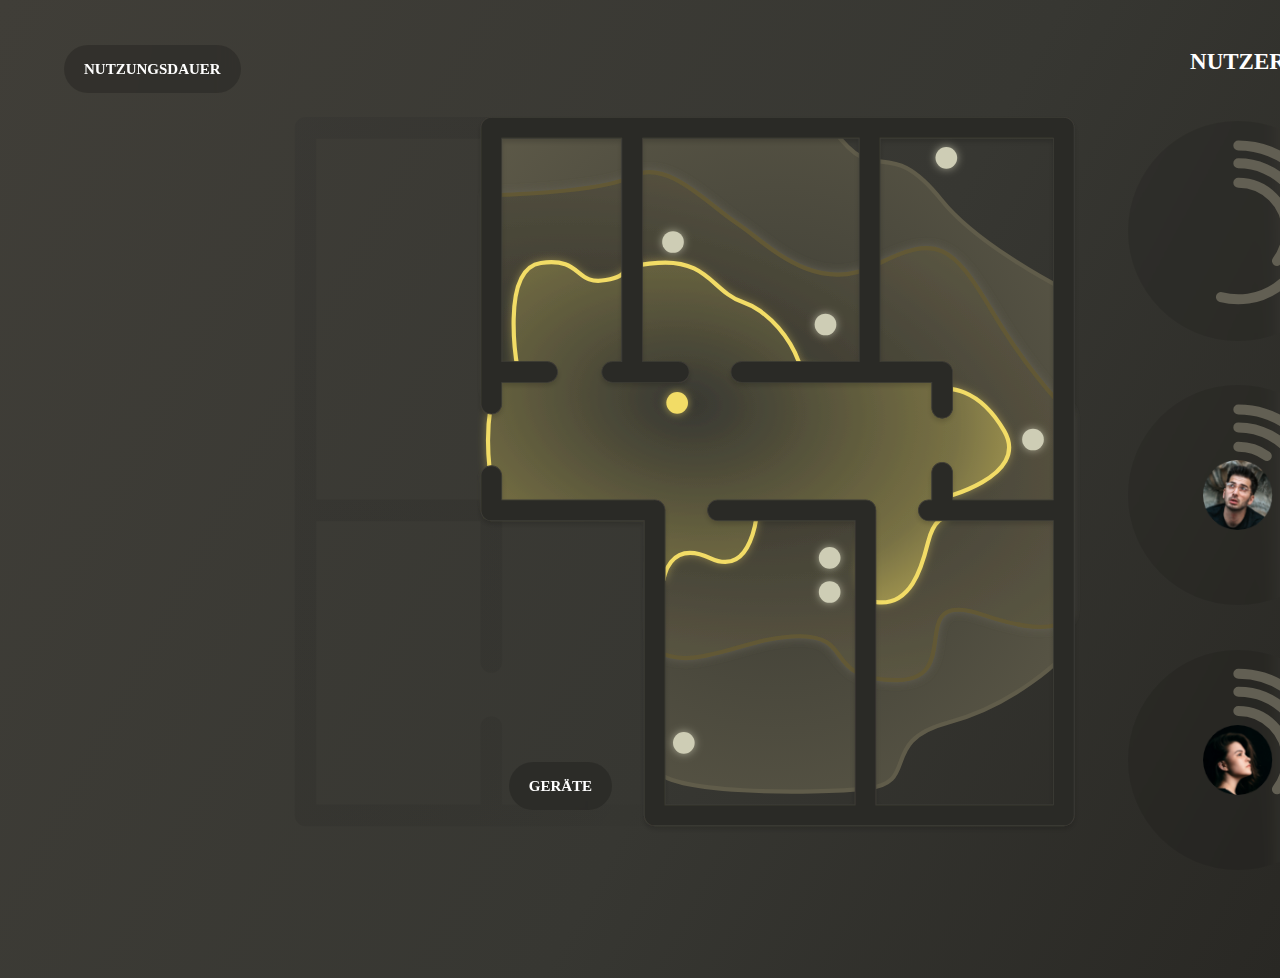
==== commit 98d17b44: "Slider hinzufügen" ====
--- a/A3/03_HiFi_Prototype/index.html
+++ b/A3/03_HiFi_Prototype/index.html
@@ -136,7 +136,7 @@
                     <circle id="echo-2" data-name="echo" cx="13" cy="13" r="13" transform="translate(629 522)" fill="#cecdb5"/>
                     </g>
                     <g transform="matrix(1, 0, 0, 1, 244, 107)" filter="url(#macBook)">
-                    <circle id="macBook-2" data-name="macBook" cx="13" cy="13" r="13" transform="translate(629 563)" fill="#cecdb5"/>
+                    <circle id="macBook-2" onclick="geratan();" data-name="macBook" cx="13" cy="13" r="13" transform="translate(629 563)" fill="#cecdb5"/>
                     </g>
                     <g transform="matrix(1, 0, 0, 1, 244, 107)" filter="url(#laptop)">
                     <circle id="laptop-2" data-name="laptop" cx="13" cy="13" r="13" transform="translate(873 380)" fill="#cecdb5"/>
@@ -186,7 +186,7 @@
                   </svg>
             </div>
             <div class="nutzer">
-                <img src="img/nutzer1.png" alt="">
+                <img src="img/nutzer2.png" alt="">
                 <svg xmlns="http://www.w3.org/2000/svg" width="224.651" height="224.651" viewBox="0 0 224.651 224.651">
                     <g id="nutzer2" transform="translate(-30.044 -30.973)">
                       <path id="download2" d="M9.231,0A48.606,48.606,0,0,1,0,28.507" transform="translate(142.37 102.941) rotate(-90)" fill="none" stroke="#625f53" stroke-linecap="round" stroke-width="10" fill-rule="evenodd"/>
@@ -200,7 +200,7 @@
                 </svg>
             </div>
             <div class="nutzer">
-                <img src="img/nutzer1.png" alt="">
+                <img src="img/nutzer3.png" alt="">
                 <svg xmlns="http://www.w3.org/2000/svg" width="224.651" height="224.651" viewBox="0 0 224.651 224.651">
                     <g id="nutzer3" transform="translate(-30.044 -30.65)">
                       <path id="Path_2" data-name="Path 2" d="M78.281,0a48.683,48.683,0,0,1-48.66,48.66A48.585,48.585,0,0,1,0,38.6" transform="translate(142.37 171.99) rotate(-90)" fill="none" stroke="#625f53" stroke-linecap="round" stroke-width="10" fill-rule="evenodd"/>
@@ -230,6 +230,82 @@
                 </div>  
                 <img src="img/arrow.svg" alt="">
             </div>
+
+            <div class="slider">
+                <div class="navSlider">
+                    <img id="arrow" src="img/arrow.svg" onclick="gerataus();" alt="">
+                    <h2>PhilippsMacbook</h2>
+                </div>
+
+                <div class="data">
+                    <h2>Datenverbrauch</h2>
+                    <p>Im Vergleich zu anderen Gräten</p>
+                    <div class="button">
+                        <h2>GESAMT</h2>
+                    </div>  
+                    <svg xmlns="http://www.w3.org/2000/svg" xmlns:xlink="http://www.w3.org/1999/xlink" width="375.651" height="284.559" viewBox="0 0 375.651 284.559">
+                        <defs>
+                          <filter id="_18" x="344.651" y="251.559" width="31" height="33" filterUnits="userSpaceOnUse">
+                            <feOffset input="SourceAlpha"/>
+                            <feGaussianBlur stdDeviation="2.5" result="blur"/>
+                            <feFlood flood-color="#f2dc66" flood-opacity="0.588"/>
+                            <feComposite operator="in" in2="blur"/>
+                            <feComposite in="SourceGraphic"/>
+                          </filter>
+                          <linearGradient id="linear-gradient" x1="0.246" y1="-0.764" x2="0.518" y2="0.646" gradientUnits="objectBoundingBox">
+                            <stop offset="0" stop-color="#fff"/>
+                            <stop offset="0.898" stop-color="#fff" stop-opacity="0.051"/>
+                            <stop offset="1" stop-color="#fff" stop-opacity="0"/>
+                          </linearGradient>
+                          <linearGradient id="linear-gradient-2" x1="0.56" y1="-2.448" x2="0.662" y2="0.948" gradientUnits="objectBoundingBox">
+                            <stop offset="0" stop-color="#f2dc66"/>
+                            <stop offset="0.979" stop-color="#f2dc66" stop-opacity="0.008"/>
+                            <stop offset="1" stop-color="#f2dc66" stop-opacity="0"/>
+                          </linearGradient>
+                        </defs>
+                        <g id="daten" transform="translate(-58.849 -338.941)">
+                          <g id="Group_16" data-name="Group 16">
+                            <text id="_20" data-name="20" transform="translate(70 612)" fill="#fff" font-size="14" font-family="Montserrat-Medium, Montserrat" font-weight="500"><tspan x="-8.666" y="0">20</tspan></text>
+                            <text id="_22" data-name="22" transform="translate(107 612)" fill="#fff" font-size="14" font-family="Montserrat-Medium, Montserrat" font-weight="500"><tspan x="-8.036" y="0">22</tspan></text>
+                            <text id="_0" data-name="0" transform="translate(139 612)" fill="#fff" font-size="14" font-family="Montserrat-Medium, Montserrat" font-weight="500"><tspan x="-4.669" y="0">0</tspan></text>
+                            <text id="_2" data-name="2" transform="translate(168 612)" fill="#fff" font-size="14" font-family="Montserrat-Medium, Montserrat" font-weight="500"><tspan x="-4.018" y="0">2</tspan></text>
+                            <text id="_4" data-name="4" transform="translate(196 612)" fill="#fff" font-size="14" font-family="Montserrat-Medium, Montserrat" font-weight="500"><tspan x="-4.683" y="0">4</tspan></text>
+                            <text id="_6" data-name="6" transform="translate(225 612)" fill="#fff" font-size="14" font-family="Montserrat-Medium, Montserrat" font-weight="500"><tspan x="-4.319" y="0">6</tspan></text>
+                            <text id="_8" data-name="8" transform="translate(253 612)" fill="#fff" font-size="14" font-family="Montserrat-Medium, Montserrat" font-weight="500"><tspan x="-4.508" y="0">8</tspan></text>
+                            <text id="_10" data-name="10" transform="translate(285 612)" fill="#fff" font-size="14" font-family="Montserrat-Medium, Montserrat" font-weight="500"><tspan x="-7.259" y="0">10</tspan></text>
+                            <text id="_12" data-name="12" transform="translate(318 612)" fill="#fff" font-size="14" font-family="Montserrat-Medium, Montserrat" font-weight="500"><tspan x="-6.608" y="0">12</tspan></text>
+                            <text id="_14" data-name="14" transform="translate(352 612)" fill="#fff" font-size="14" font-family="Montserrat-Medium, Montserrat" font-weight="500"><tspan x="-7.273" y="0">14</tspan></text>
+                            <text id="_16" data-name="16" transform="translate(385 612)" fill="#fff" font-size="14" font-family="Montserrat-Medium, Montserrat" font-weight="500"><tspan x="-6.909" y="0">16</tspan></text>
+                            <g transform="matrix(1, 0, 0, 1, 58.85, 338.94)" filter="url(#_18)">
+                              <text id="_18-2" data-name="18" transform="translate(360.15 273.06)" fill="#f2dc66" font-size="14" font-family="Montserrat-Medium, Montserrat" font-weight="500"><tspan x="-7.098" y="0">18</tspan></text>
+                            </g>
+                          </g>
+                          <g id="wellen">
+                            <g id="Group_12" data-name="Group 12">
+                              <line id="Line_10" data-name="Line 10" x2="364" transform="translate(61.5 347.5)" fill="none" stroke="#2c2c28" stroke-linecap="round" stroke-width="2"/>
+                              <line id="Line_15" data-name="Line 15" x2="364" transform="translate(61.5 490)" fill="none" stroke="#2c2c28" stroke-linecap="round" stroke-width="2"/>
+                              <line id="Line_11" data-name="Line 11" x2="364" transform="translate(61.5 395)" fill="none" stroke="#2c2c28" stroke-linecap="round" stroke-width="2"/>
+                              <line id="Line_14" data-name="Line 14" x2="364" transform="translate(61.5 537.5)" fill="none" stroke="#2c2c28" stroke-linecap="round" stroke-width="2"/>
+                              <line id="Line_12" data-name="Line 12" x2="364" transform="translate(61.5 442.5)" fill="none" stroke="#2c2c28" stroke-linecap="round" stroke-width="2"/>
+                              <line id="Line_13" data-name="Line 13" x2="364" transform="translate(61.5 585)" fill="none" stroke="#2c2c28" stroke-linecap="round" stroke-width="2"/>
+                            </g>
+                            <path id="Path_21" data-name="Path 21" d="M62.352,1684.141s45.581-92.031,67.129-101.625,61.159-29.644,73.931-47.8,30.776-42.719,81.734-48.973,88.6,82.958,137.793,89.605" transform="translate(0 -1144)" stroke="#fff" stroke-linecap="round" stroke-width="5" fill="url(#linear-gradient)"/>
+                            <path id="Path_20" data-name="Path 20" d="M61.5,1698.409s24.175-1.507,52.222-24.493,22.327-29.365,46.647-36.673,32.615-24.786,39.784-41.836,14.732-44.364,33.943-50.338,17-20.7,29.147-35.114,27.7-22.053,41.348-3.153,14.821,63.039,56.851,100.14,17.742,60.994,64.781,66.974" transform="translate(0 -1144)" stroke="#f2dc66" stroke-linecap="round" stroke-width="5" fill="url(#linear-gradient-2)"/>
+                          </g>
+                        </g>
+                    </svg>   
+                </div>
+
+                <div class="data">
+                    <h2>Anwendungen</h2>
+                    <img src="img/anwendungen.png" alt="">
+                </div>
+
+                <div class="data">
+                    <h2>Geschwindigkeit</h2>
+                </div>
+                
+            </div>
         </div>
         
     </div>
@@ -239,7 +315,14 @@
    
    
    
-
+    <script>
+        function geratan(){
+            document.getElementsByClassName('slider')[0].style.display = 'block';
+        }
+        function gerataus(){
+            document.getElementsByClassName('slider')[0].style.display = 'none';
+        }
+    </script>
   
     
 </body>
--- a/A3/03_HiFi_Prototype/css/style.css
+++ b/A3/03_HiFi_Prototype/css/style.css
@@ -0,0 +1,226 @@
+* {
+  margin: 0px;
+  padding: 0px;
+  color: white;
+  font-family: Montserrat;
+}
+
+h2 {
+  font: normal normal bold 23px/28px Montserrat;
+}
+
+p {
+  font-size: 12px;
+}
+
+body {
+  background-image: linear-gradient(118deg, #403E38 0%, #373732 59%, #292824 100%);
+}
+
+.container {
+  margin: 0% 10% 0% 10%;
+  display: grid;
+  grid-template-columns: 4fr 1fr;
+}
+
+#gerate circle {
+  transition: all ease 0.5s;
+  cursor: pointer;
+}
+
+#gerate #router-2:hover {
+  transform: matrix(1.5, 0, 0, 1.5, 440, 330);
+}
+
+#gerate #echo-2:hover {
+  transform: matrix(1.5, 0, 0, 1.5, 623, 516);
+}
+
+#gerate #macBook-2:hover {
+  transform: matrix(1.5, 0, 0, 1.5, 623, 557);
+}
+
+#gerate #laptop-2:hover {
+  transform: matrix(1.5, 0, 0, 1.5, 867, 374);
+}
+
+#gerate #iPhone-2:hover {
+  transform: matrix(1.5, 0, 0, 1.5, 448, 738);
+}
+
+#gerate #samsung-2:hover {
+  transform: matrix(1.5, 0, 0, 1.5, 763, 36);
+}
+
+#gerate #fridge-2:hover {
+  transform: matrix(1.5, 0, 0, 1.5, 618, 236);
+}
+
+#gerate #iPad-2:hover {
+  transform: matrix(1.5, 0, 0, 1.5, 435, 137);
+}
+
+#Heatmap path {
+  transition: all ease 0.3s;
+}
+
+#Heatmap path:hover {
+  stroke-width: 9px;
+}
+
+.seitenleiste {
+  display: grid;
+  margin: 3em 0 4em 0;
+  text-align: center;
+  justify-content: center;
+}
+
+.nutzer {
+  background: rgba(0, 0, 0, 0.1);
+  backdrop-filter: blur(10px);
+  height: 220px;
+  width: 220px;
+  border-radius: 1000px;
+  position: relative;
+  transition: ease 0.2s;
+  opacity: 100%;
+}
+
+.nutzer img {
+  position: absolute;
+  top: 75px;
+  left: 75px;
+  width: 70px;
+}
+
+.nutzer svg {
+  position: absolute;
+  top: -1.5px;
+  left: -2px;
+}
+
+.nutzer svg path {
+  cursor: pointer;
+  transition: ease 0.1s;
+}
+
+.nutzer svg path:hover {
+  stroke: #F2DC66;
+  filter: url(#upload);
+}
+
+.nutzer:hover {
+  background: rgba(0, 0, 0, 0.2);
+}
+
+.nutzer:hover ~ .nutzer {
+  opacity: 50%;
+}
+
+.button {
+  border-radius: 30px;
+  background: rgba(0, 0, 0, 0.2);
+  backdrop-filter: blur(10px);
+  padding: 10px 20px 10px 20px;
+  cursor: pointer;
+  transition: 0.2s;
+}
+
+.button h2 {
+  font-size: 15px;
+}
+
+.button:hover {
+  background: rgba(0, 0, 0, 0.3);
+}
+
+.overlay .dauer {
+  text-align: center;
+  position: fixed;
+  top: 5%;
+  left: 5%;
+}
+
+.overlay .objNav {
+  display: flex;
+  text-align: center;
+  position: fixed;
+  bottom: 10%;
+  right: 50%;
+  justify-content: space-between;
+  width: 200px;
+}
+
+.overlay .objNav img {
+  width: 5px;
+  cursor: pointer;
+}
+
+.overlay .objNav img ~ img {
+  width: 10px;
+  cursor: pointer;
+}
+
+.overlay .objNav img ~ img ~ img {
+  width: 15px;
+  cursor: pointer;
+}
+
+.overlay .slider {
+  position: fixed;
+  background: transparent linear-gradient(157deg, #E2D9C7 0%, #CCCCB4 100%) 0% 0% no-repeat padding-box;
+  width: 22%;
+  height: 90vh;
+  border-radius: 0px 20px 20px 0px;
+  top: 0px;
+  left: 0px;
+  padding: 50px;
+  display: none;
+}
+
+.overlay .slider div {
+  margin-top: 15px;
+  padding: 20px;
+  background: linear-gradient(118deg, #403E38 0%, #373732 59%, #292824 100%);
+  border-radius: 15px;
+}
+
+.overlay .slider div h2 {
+  color: white;
+}
+
+.overlay .slider div img {
+  width: 90%;
+  padding: 20px;
+}
+
+.overlay .slider div .button {
+  width: 65px;
+  border-radius: 30px;
+  margin-top: 20px;
+  margin-bottom: 20px;
+  padding: 5px 10px 5px 10px;
+  background: rgba(255, 255, 255, 0.05);
+}
+
+.overlay .slider div .button:hover {
+  background: rgba(255, 255, 255, 0.1);
+}
+
+.overlay .slider .navSlider {
+  background: none;
+  display: flex;
+  padding: 0;
+  margin: 0;
+}
+
+.overlay .slider .navSlider h2 {
+  color: #2C2C28;
+  margin-top: 20px;
+}
+
+.overlay .slider .navSlider #arrow {
+  transform: rotate(180deg);
+  cursor: pointer;
+  width: 30px;
+}
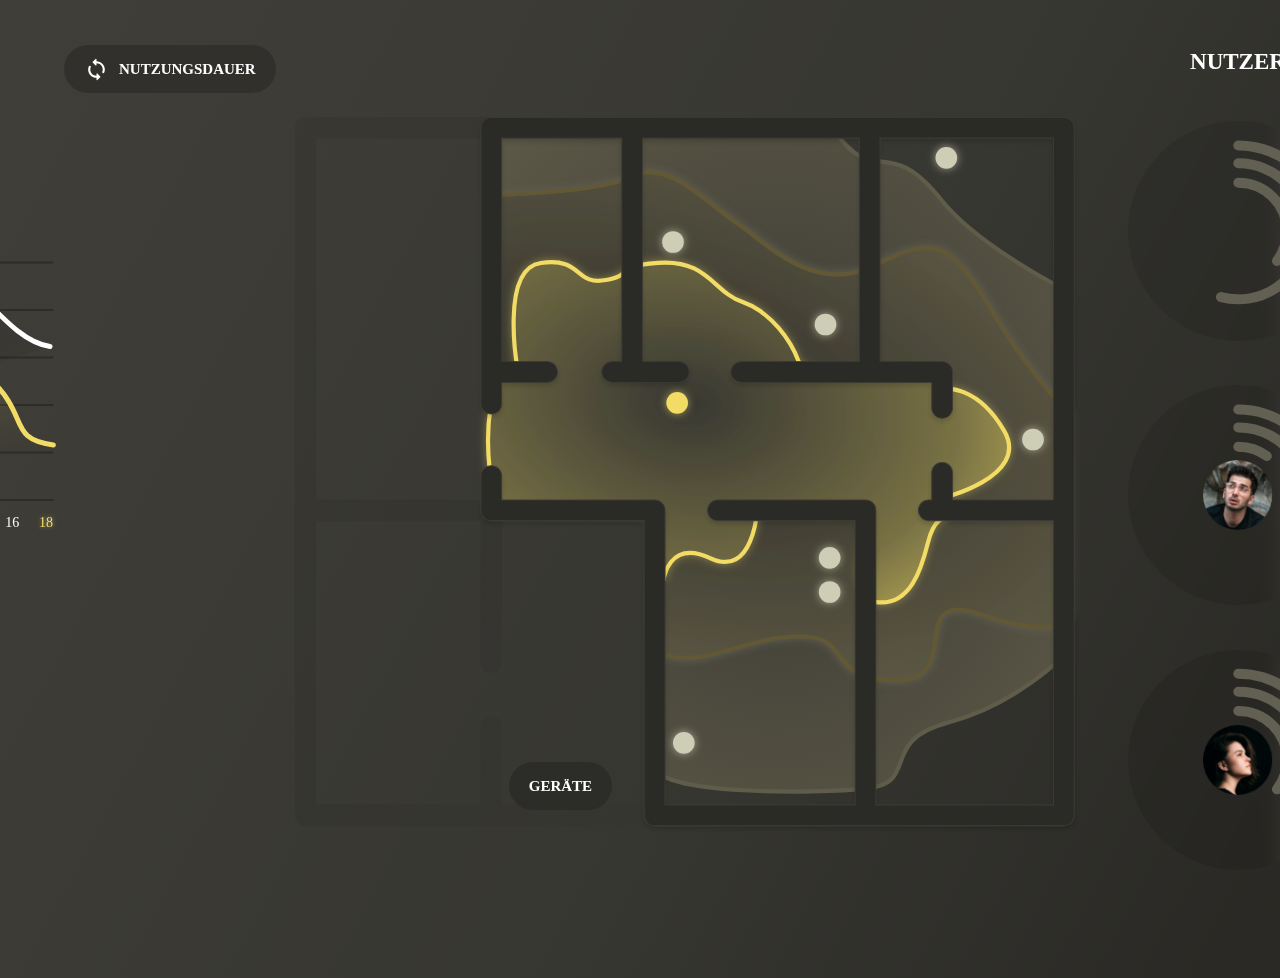
==== commit a8ac9df8: "Added 3D View and Animations" ====
--- a/A3/03_HiFi_Prototype/index.html
+++ b/A3/03_HiFi_Prototype/index.html
@@ -7,12 +7,12 @@
     <link rel="stylesheet" href="css/style.css">
     <title>Document</title>
 </head>
-<body>
+<body onload="geratan();">
 
    <div class="container">
 
         <div class="hauptframe">
-            <svg xmlns="http://www.w3.org/2000/svg" xmlns:xlink="http://www.w3.org/1999/xlink" width="1000" height="974" viewBox="-200 -100 1200 1100" >
+            <svg class="svgElem" xmlns="http://www.w3.org/2000/svg" xmlns:xlink="http://www.w3.org/1999/xlink" width="1000" height="974" viewBox="-200 -100 1200 1100" >
                 <defs>
                 <radialGradient id="radial-gradient" cx="0.5" cy="0.5" r="0.754" gradientTransform="translate(0.014 -0.013) rotate(1.557)" gradientUnits="objectBoundingBox">
                     <stop offset="0" stop-color="#393932"/>
@@ -133,35 +133,35 @@
                     <circle id="router-2" data-name="router" cx="13" cy="13" r="13" transform="translate(446 336)" fill="#f2dc66"/>
                     </g>
                     <g transform="matrix(1, 0, 0, 1, 244, 107)" filter="url(#echo)">
-                    <circle id="echo-2" data-name="echo" cx="13" cy="13" r="13" transform="translate(629 522)" fill="#cecdb5"/>
+                    <circle id="echo-2" onclick="geratan();" data-name="echo" cx="13" cy="13" r="13" transform="translate(629 522)" fill="#cecdb5"/>
                     </g>
                     <g transform="matrix(1, 0, 0, 1, 244, 107)" filter="url(#macBook)">
                     <circle id="macBook-2" onclick="geratan();" data-name="macBook" cx="13" cy="13" r="13" transform="translate(629 563)" fill="#cecdb5"/>
                     </g>
                     <g transform="matrix(1, 0, 0, 1, 244, 107)" filter="url(#laptop)">
-                    <circle id="laptop-2" data-name="laptop" cx="13" cy="13" r="13" transform="translate(873 380)" fill="#cecdb5"/>
+                    <circle id="laptop-2" onclick="geratan();" data-name="laptop" cx="13" cy="13" r="13" transform="translate(873 380)" fill="#cecdb5"/>
                     </g>
                     <g transform="matrix(1, 0, 0, 1, 244, 107)" filter="url(#iPhone)">
-                    <circle id="iPhone-2" data-name="iPhone" cx="13" cy="13" r="13" transform="translate(454 744)" fill="#cecdb5"/>
+                    <circle id="iPhone-2" onclick="geratan();" data-name="iPhone" cx="13" cy="13" r="13" transform="translate(454 744)" fill="#cecdb5"/>
                     </g>
                     <g transform="matrix(1, 0, 0, 1, 244, 107)" filter="url(#samsung)">
-                    <circle id="samsung-2" data-name="samsung" cx="13" cy="13" r="13" transform="translate(769 42)" fill="#cecdb5"/>
+                    <circle id="samsung-2" onclick="geratan();" data-name="samsung" cx="13" cy="13" r="13" transform="translate(769 42)" fill="#cecdb5"/>
                     </g>
                     <g transform="matrix(1, 0, 0, 1, 244, 107)" filter="url(#fridge)">
-                    <circle id="fridge-2" data-name="fridge" cx="13" cy="13" r="13" transform="translate(624 242)" fill="#cecdb5"/>
+                    <circle id="fridge-2" onclick="geratan();" data-name="fridge" cx="13" cy="13" r="13" transform="translate(624 242)" fill="#cecdb5"/>
                     </g>
                     <g transform="matrix(1, 0, 0, 1, 244, 107)" filter="url(#iPad)">
-                    <circle id="iPad-2" data-name="iPad" cx="13" cy="13" r="13" transform="translate(441 143)" fill="#cecdb5"/>
+                    <circle id="iPad-2" onclick="geratan();" data-name="iPad" cx="13" cy="13" r="13" transform="translate(441 143)" fill="#cecdb5"/>
                     </g>
                 </g>
                 </g>
             </svg>
+            <model-viewer class="ddElem" src="img/gltf/WiFi3D.gltf" camera-controls auto-rotate></model-viewer>
         </div>
 
         <div class="seitenleiste">
             <h2>NUTZER</h2>
-            <div class="nutzer">
-                <img src="img/nutzer1.png" alt="">
+            <div class="nutzer" id="nutzer1">
                 <svg xmlns="http://www.w3.org/2000/svg" xmlns:xlink="http://www.w3.org/1999/xlink" width="224.651" height="224.651" viewBox="0 0 224.651 224.651">
                     <defs>
                       <filter id="upload" filterUnits="userSpaceOnUse">
@@ -184,9 +184,9 @@
                       </g>
                     </g>
                   </svg>
+                  <img src="img/nutzer1.png" id="nutzer1" alt="">
             </div>
             <div class="nutzer">
-                <img src="img/nutzer2.png" alt="">
                 <svg xmlns="http://www.w3.org/2000/svg" width="224.651" height="224.651" viewBox="0 0 224.651 224.651">
                     <g id="nutzer2" transform="translate(-30.044 -30.973)">
                       <path id="download2" d="M9.231,0A48.606,48.606,0,0,1,0,28.507" transform="translate(142.37 102.941) rotate(-90)" fill="none" stroke="#625f53" stroke-linecap="round" stroke-width="10" fill-rule="evenodd"/>
@@ -198,9 +198,9 @@
                       </g>
                     </g>
                 </svg>
+                <img src="img/nutzer2.png" id="nutzer2" alt="">
             </div>
             <div class="nutzer">
-                <img src="img/nutzer3.png" alt="">
                 <svg xmlns="http://www.w3.org/2000/svg" width="224.651" height="224.651" viewBox="0 0 224.651 224.651">
                     <g id="nutzer3" transform="translate(-30.044 -30.65)">
                       <path id="Path_2" data-name="Path 2" d="M78.281,0a48.683,48.683,0,0,1-48.66,48.66A48.585,48.585,0,0,1,0,38.6" transform="translate(142.37 171.99) rotate(-90)" fill="none" stroke="#625f53" stroke-linecap="round" stroke-width="10" fill-rule="evenodd"/>
@@ -212,13 +212,19 @@
                       </g>
                     </g>
                 </svg>
+                <img src="img/nutzer3.png" id="nutzer3" alt="">
             </div>
         </div>
 
         <div class="overlay">
             <div class="dauer">
-                <div class="button">
-                    <h2>NUTZUNGSDAUER</h2>
+                <div class="button ndauer" onclick="nutzan()">
+                    <img src="img/svg/switch.svg" alt=""><h2>NUTZUNGSDAUER</h2>
+                </div>
+            </div>
+            <div class="dauer">
+                <div class="button signal" onclick="nutzaus()">
+                    <img src="img/svg/switch.svg" alt=""><h2>SIGNALSTÄRKE</h2>
                 </div>
             </div>
             <div class="objNav">
@@ -226,15 +232,15 @@
                 <img src="img/elipse.svg" alt="">
                 <img src="img/elipse.svg" alt="">
                 <div class="button">
-                    <h2>GERÄTE</h2>
+                    <h2 id="gerats">GERÄTE</h2>
                 </div>  
-                <img src="img/arrow.svg" alt="">
+                <img src="img/arrow.svg" id="macBook1" alt="" >
             </div>
 
             <div class="slider">
                 <div class="navSlider">
-                    <img id="arrow" src="img/arrow.svg" onclick="gerataus();" alt="">
-                    <h2>PhilippsMacbook</h2>
+                    <img id="arrow" src="img/arrow.svg" alt="">
+                    <h2 id="sliderTitle">PhilippsMacbook</h2>
                 </div>
 
                 <div class="data">
@@ -306,23 +312,260 @@
                 </div>
                 
             </div>
+
+            <div class="sliderright">
+                <div class="navSlider">
+                    <img id="arrowright" src="img/arrow.svg" alt="">
+                    <h2 id="sliderName">Philipp</h2>
+                </div>
+
+                <div class="data">
+                    <h2>Datenverbrauch</h2>
+                    <p>Im Vergleich zu anderen Nutzern</p>
+                    <div class="button">
+                        <h2>GESAMT</h2>
+                    </div>  
+                    <svg xmlns="http://www.w3.org/2000/svg" xmlns:xlink="http://www.w3.org/1999/xlink" width="375.651" height="284.559" viewBox="0 0 375.651 284.559">
+                        <defs>
+                          <filter id="_18" x="344.651" y="251.559" width="31" height="33" filterUnits="userSpaceOnUse">
+                            <feOffset input="SourceAlpha"/>
+                            <feGaussianBlur stdDeviation="2.5" result="blur"/>
+                            <feFlood flood-color="#f2dc66" flood-opacity="0.588"/>
+                            <feComposite operator="in" in2="blur"/>
+                            <feComposite in="SourceGraphic"/>
+                          </filter>
+                          <linearGradient id="linear-gradient" x1="0.246" y1="-0.764" x2="0.518" y2="0.646" gradientUnits="objectBoundingBox">
+                            <stop offset="0" stop-color="#fff"/>
+                            <stop offset="0.898" stop-color="#fff" stop-opacity="0.051"/>
+                            <stop offset="1" stop-color="#fff" stop-opacity="0"/>
+                          </linearGradient>
+                          <linearGradient id="linear-gradient-2" x1="0.56" y1="-2.448" x2="0.662" y2="0.948" gradientUnits="objectBoundingBox">
+                            <stop offset="0" stop-color="#f2dc66"/>
+                            <stop offset="0.979" stop-color="#f2dc66" stop-opacity="0.008"/>
+                            <stop offset="1" stop-color="#f2dc66" stop-opacity="0"/>
+                          </linearGradient>
+                        </defs>
+                        <g id="daten" transform="translate(-58.849 -338.941)">
+                          <g id="Group_16" data-name="Group 16">
+                            <text id="_20" data-name="20" transform="translate(70 612)" fill="#fff" font-size="14" font-family="Montserrat-Medium, Montserrat" font-weight="500"><tspan x="-8.666" y="0">20</tspan></text>
+                            <text id="_22" data-name="22" transform="translate(107 612)" fill="#fff" font-size="14" font-family="Montserrat-Medium, Montserrat" font-weight="500"><tspan x="-8.036" y="0">22</tspan></text>
+                            <text id="_0" data-name="0" transform="translate(139 612)" fill="#fff" font-size="14" font-family="Montserrat-Medium, Montserrat" font-weight="500"><tspan x="-4.669" y="0">0</tspan></text>
+                            <text id="_2" data-name="2" transform="translate(168 612)" fill="#fff" font-size="14" font-family="Montserrat-Medium, Montserrat" font-weight="500"><tspan x="-4.018" y="0">2</tspan></text>
+                            <text id="_4" data-name="4" transform="translate(196 612)" fill="#fff" font-size="14" font-family="Montserrat-Medium, Montserrat" font-weight="500"><tspan x="-4.683" y="0">4</tspan></text>
+                            <text id="_6" data-name="6" transform="translate(225 612)" fill="#fff" font-size="14" font-family="Montserrat-Medium, Montserrat" font-weight="500"><tspan x="-4.319" y="0">6</tspan></text>
+                            <text id="_8" data-name="8" transform="translate(253 612)" fill="#fff" font-size="14" font-family="Montserrat-Medium, Montserrat" font-weight="500"><tspan x="-4.508" y="0">8</tspan></text>
+                            <text id="_10" data-name="10" transform="translate(285 612)" fill="#fff" font-size="14" font-family="Montserrat-Medium, Montserrat" font-weight="500"><tspan x="-7.259" y="0">10</tspan></text>
+                            <text id="_12" data-name="12" transform="translate(318 612)" fill="#fff" font-size="14" font-family="Montserrat-Medium, Montserrat" font-weight="500"><tspan x="-6.608" y="0">12</tspan></text>
+                            <text id="_14" data-name="14" transform="translate(352 612)" fill="#fff" font-size="14" font-family="Montserrat-Medium, Montserrat" font-weight="500"><tspan x="-7.273" y="0">14</tspan></text>
+                            <text id="_16" data-name="16" transform="translate(385 612)" fill="#fff" font-size="14" font-family="Montserrat-Medium, Montserrat" font-weight="500"><tspan x="-6.909" y="0">16</tspan></text>
+                            <g transform="matrix(1, 0, 0, 1, 58.85, 338.94)" filter="url(#_18)">
+                              <text id="_18-2" data-name="18" transform="translate(360.15 273.06)" fill="#f2dc66" font-size="14" font-family="Montserrat-Medium, Montserrat" font-weight="500"><tspan x="-7.098" y="0">18</tspan></text>
+                            </g>
+                          </g>
+                          <g id="wellen">
+                            <g id="Group_12" data-name="Group 12">
+                              <line id="Line_10" data-name="Line 10" x2="364" transform="translate(61.5 347.5)" fill="none" stroke="#2c2c28" stroke-linecap="round" stroke-width="2"/>
+                              <line id="Line_15" data-name="Line 15" x2="364" transform="translate(61.5 490)" fill="none" stroke="#2c2c28" stroke-linecap="round" stroke-width="2"/>
+                              <line id="Line_11" data-name="Line 11" x2="364" transform="translate(61.5 395)" fill="none" stroke="#2c2c28" stroke-linecap="round" stroke-width="2"/>
+                              <line id="Line_14" data-name="Line 14" x2="364" transform="translate(61.5 537.5)" fill="none" stroke="#2c2c28" stroke-linecap="round" stroke-width="2"/>
+                              <line id="Line_12" data-name="Line 12" x2="364" transform="translate(61.5 442.5)" fill="none" stroke="#2c2c28" stroke-linecap="round" stroke-width="2"/>
+                              <line id="Line_13" data-name="Line 13" x2="364" transform="translate(61.5 585)" fill="none" stroke="#2c2c28" stroke-linecap="round" stroke-width="2"/>
+                            </g>
+                            <path id="Path_21" data-name="Path 21" d="M62.352,1684.141s45.581-92.031,67.129-101.625,61.159-29.644,73.931-47.8,30.776-42.719,81.734-48.973,88.6,82.958,137.793,89.605" transform="translate(0 -1144)" stroke="#fff" stroke-linecap="round" stroke-width="5" fill="url(#linear-gradient)"/>
+                            <path id="Path_20" data-name="Path 20" d="M61.5,1698.409s24.175-1.507,52.222-24.493,22.327-29.365,46.647-36.673,32.615-24.786,39.784-41.836,14.732-44.364,33.943-50.338,17-20.7,29.147-35.114,27.7-22.053,41.348-3.153,14.821,63.039,56.851,100.14,17.742,60.994,64.781,66.974" transform="translate(0 -1144)" stroke="#f2dc66" stroke-linecap="round" stroke-width="5" fill="url(#linear-gradient-2)"/>
+                          </g>
+                        </g>
+                    </svg>   
+                </div>
+
+                <div class="data">
+                    <h2>Anwendungen</h2>
+                    <img src="img/anwendungen.png" alt="">
+                </div>
+                
+            </div>
         </div>
         
     </div>
-
-   
    
    
    
    
     <script>
         function geratan(){
-            document.getElementsByClassName('slider')[0].style.display = 'block';
+            window.onclick = e => {
+                 console.log(e.target.id);  
+                 var clicked = e.target.id;
+                 var elem = e.target;
+                 if (clicked == "macBook-2") {
+                        document.getElementsByClassName('sliderright')[0].classList.remove("show");
+                        document.getElementsByClassName('seitenleiste')[0].classList.remove("show");
+                        document.getElementsByClassName('svgElem')[0].classList.add("mb");
+                        document.getElementById('sliderTitle').innerHTML = 'Philipps MacBook';
+                        document.getElementById('gerats').innerHTML = 'MACBOOK';
+                        document.getElementsByClassName('slider')[0].classList.add("show");
+                    } else if (clicked == "echo-2") {
+                        document.getElementsByClassName('sliderright')[0].classList.remove("show");
+                        document.getElementsByClassName('seitenleiste')[0].classList.remove("show");
+                        document.getElementsByClassName('svgElem')[0].classList.add("mb");
+                        document.getElementById('sliderTitle').innerHTML = 'Amazon Echo Dot';
+                        document.getElementById('gerats').innerHTML = 'ECHO';
+                        document.getElementsByClassName('slider')[0].classList.add("show");
+                    }  else if (clicked == "laptop-2") {
+                        document.getElementsByClassName('sliderright')[0].classList.remove("show");
+                        document.getElementsByClassName('seitenleiste')[0].classList.remove("show");
+                        document.getElementsByClassName('svgElem')[0].classList.add("lt");
+                        document.getElementById('sliderTitle').innerHTML = 'HP Laptop';
+                        document.getElementById('gerats').innerHTML = 'LAPTOP';
+                        document.getElementsByClassName('slider')[0].classList.add("show");
+                    }   else if (clicked == "iPhone-2") {
+                        document.getElementsByClassName('sliderright')[0].classList.remove("show");
+                        document.getElementsByClassName('seitenleiste')[0].classList.remove("show");
+                        document.getElementsByClassName('svgElem')[0].classList.add("ipo");
+                        document.getElementById('sliderTitle').innerHTML = 'Philipps iPhone 8';
+                        document.getElementById('gerats').innerHTML = 'IPHONE';
+                        document.getElementsByClassName('slider')[0].classList.add("show");
+                    }   else if (clicked == "samsung-2") {
+                        document.getElementsByClassName('sliderright')[0].classList.remove("show");
+                        document.getElementsByClassName('seitenleiste')[0].classList.remove("show");
+                        document.getElementsByClassName('svgElem')[0].classList.add("ss");
+                        document.getElementById('sliderTitle').innerHTML = 'Samsung A10';
+                        document.getElementById('gerats').innerHTML = 'SAMSUNG';
+                        document.getElementsByClassName('slider')[0].classList.add("show");
+                    }   else if (clicked == "fridge-2") {
+                        document.getElementsByClassName('sliderright')[0].classList.remove("show");
+                        document.getElementsByClassName('seitenleiste')[0].classList.remove("show");
+                        document.getElementsByClassName('svgElem')[0].classList.add("fri");
+                        document.getElementById('sliderTitle').innerHTML = 'Bosch Smart Fridge';
+                        document.getElementById('gerats').innerHTML = 'FRIDGE';
+                        document.getElementsByClassName('slider')[0].classList.add("show");
+                    }   else if (clicked == "iPad-2") {
+                        document.getElementsByClassName('sliderright')[0].classList.remove("show");
+                        document.getElementsByClassName('seitenleiste')[0].classList.remove("show");
+                        document.getElementsByClassName('svgElem')[0].classList.add("ipa");
+                        document.getElementById('sliderTitle').innerHTML = 'iPad Pro';
+                        document.getElementById('gerats').innerHTML = 'IPAD';
+                        document.getElementsByClassName('slider')[0].classList.add("show");
+                    }   else if (clicked == "arrow") {
+                        document.getElementsByClassName('slider')[0].classList.remove("show");
+                        document.getElementsByClassName('svgElem')[0].classList.remove("mb");
+                        document.getElementsByClassName('svgElem')[0].classList.remove("ipo");
+                        document.getElementsByClassName('svgElem')[0].classList.remove("ipa");
+                        document.getElementsByClassName('svgElem')[0].classList.remove("ipa");
+                        document.getElementsByClassName('svgElem')[0].classList.remove("fri");
+                        document.getElementsByClassName('svgElem')[0].classList.remove("lt");
+                        document.getElementsByClassName('svgElem')[0].classList.remove("ss");
+                        document.getElementsByClassName('svgElem')[0].classList.remove("mb2");
+                        document.getElementsByClassName('svgElem')[0].classList.remove("ipo2");
+                        document.getElementsByClassName('svgElem')[0].classList.remove("ipa2");
+                        document.getElementsByClassName('svgElem')[0].classList.remove("ipa2");
+                        document.getElementsByClassName('svgElem')[0].classList.remove("fri2");
+                        document.getElementsByClassName('svgElem')[0].classList.remove("lt2");
+                        document.getElementsByClassName('svgElem')[0].classList.remove("ss2");
+                        document.getElementById('gerats').innerHTML = 'GERÄTE';
+                    }   else if (clicked == "arrowright") {
+                        document.getElementsByClassName('sliderright')[0].classList.remove("show");
+                        document.getElementsByClassName('seitenleiste')[0].classList.remove("show");
+                        document.getElementById('gerats').innerHTML = 'GERÄTE';
+                    }   
+                    
+                    
+                    
+                        else if (clicked == "download" || clicked == "upload-2" || clicked == "bandbreite1" || clicked == "nutzer1") {
+                        document.getElementsByClassName('sliderright')[0].classList.add("show");
+                        document.getElementsByClassName('seitenleiste')[0].classList.add("show");
+                        document.getElementsByClassName('slider')[0].classList.remove("show");
+                        document.getElementById('sliderName').innerHTML = 'Kaiser';
+                    }   else if (clicked == "download2" || clicked == "upload2" || clicked == "bandbreite2" || clicked == "nutzer2") {
+                        document.getElementsByClassName('seitenleiste')[0].classList.add("show");
+                        document.getElementsByClassName('sliderright')[0].classList.add("show");
+                        document.getElementsByClassName('slider')[0].classList.remove("show");
+                        document.getElementById('sliderName').innerHTML = 'Philipp';
+                    }   else if (clicked == "Path_2" || clicked == "Path_3" || clicked == "Path_4"|| clicked == "Path_4" || clicked == "nutzer3") {
+                        document.getElementsByClassName('seitenleiste')[0].classList.add("show");
+                        document.getElementsByClassName('sliderright')[0].classList.add("show");
+                        document.getElementsByClassName('slider')[0].classList.remove("show");
+                        document.getElementById('sliderName').innerHTML = 'Elisa';
+                    } 
+
+
+                       else if (clicked == "macBook1") {
+                        document.getElementById('sliderTitle').innerHTML = 'Philipps MacBook';
+                        document.getElementsByClassName('svgElem')[0].classList.remove("ipa2");
+                        document.getElementsByClassName('slider')[0].classList.add("show");
+                        document.getElementsByClassName('svgElem')[0].classList.add("mb2");
+                        document.getElementById('gerats').innerHTML = 'MACBOOK';
+                        elem.removeAttribute('id');
+                        elem.setAttribute('id', 'echo1');
+                    }  else if (clicked == "echo1") {
+                        document.getElementById('sliderTitle').innerHTML = 'Amazon Echo Dot';
+                        document.getElementsByClassName('slider')[0].classList.add("show");
+                        document.getElementById('gerats').innerHTML = 'ECHO';
+                        elem.removeAttribute('id');
+                        elem.setAttribute('id', 'laptop1');
+                    }  else if (clicked == "laptop1") {
+                        document.getElementById('sliderTitle').innerHTML = 'HP Laptop';
+                        document.getElementsByClassName('svgElem')[0].classList.remove("mb2");
+                        document.getElementsByClassName('slider')[0].classList.add("show");
+                        document.getElementsByClassName('svgElem')[0].classList.add("lt2");
+                        document.getElementById('gerats').innerHTML = 'LAPTOP';
+                        elem.removeAttribute('id');
+                        elem.setAttribute('id', 'iPhone1');
+                    }   else if (clicked == "iPhone1") {
+                        document.getElementById('sliderTitle').innerHTML = 'Philipps iPhone 8';
+                        document.getElementsByClassName('svgElem')[0].classList.remove("lt2");
+                        document.getElementsByClassName('slider')[0].classList.add("show");
+                        document.getElementsByClassName('svgElem')[0].classList.add("ipo2");
+                        document.getElementById('gerats').innerHTML = 'IPHONE';
+                        elem.removeAttribute('id');
+                        elem.setAttribute('id', 'samsung1');
+                    }   else if (clicked == "samsung1") {
+                        document.getElementById('sliderTitle').innerHTML = 'Samsung A10';
+                        document.getElementsByClassName('svgElem')[0].classList.remove("ipo2");
+                        document.getElementsByClassName('slider')[0].classList.add("show");
+                        document.getElementsByClassName('svgElem')[0].classList.add("ss2");
+                        document.getElementById('gerats').innerHTML = 'SAMSUNG';
+                        elem.removeAttribute('id');
+                        elem.setAttribute('id', 'fridge1');
+                    }   else if (clicked == "fridge1") {
+                        document.getElementById('sliderTitle').innerHTML = 'Bosch Smart Fridge';
+                        document.getElementsByClassName('svgElem')[0].classList.remove("ss2");
+                        document.getElementsByClassName('slider')[0].classList.add("show");
+                        document.getElementsByClassName('svgElem')[0].classList.add("fri2");
+                        document.getElementById('gerats').innerHTML = 'FRIDGE';
+                        elem.removeAttribute('id');
+                        elem.setAttribute('id', 'iPad1');
+                    }   else if (clicked == "iPad1") {
+                        document.getElementById('sliderTitle').innerHTML = 'iPad Pro';
+                        document.getElementsByClassName('svgElem')[0].classList.remove("fri2");
+                        document.getElementsByClassName('slider')[0].classList.add("show");
+                        document.getElementsByClassName('svgElem')[0].classList.add("ipa2");
+                        document.getElementById('gerats').innerHTML = 'IPAD';
+                        elem.removeAttribute('id');
+                        elem.setAttribute('id', 'macBook1');
+                    }  
+            } 
         }
-        function gerataus(){
-            document.getElementsByClassName('slider')[0].style.display = 'none';
+
+
+        function nutzan(){
+            document.getElementsByClassName('svgElem')[0].style.display = 'none';
+            document.getElementsByClassName('ddElem')[0].style.display = 'block';
+            document.getElementsByClassName('ndauer')[0].style.display = 'none';
+            document.getElementsByClassName('signal')[0].style.display = 'block';
         }
+
+        function nutzaus(){
+            document.getElementsByClassName('svgElem')[0].style.display = 'block';
+            document.getElementsByClassName('ddElem')[0].style.display = 'none';
+            document.getElementsByClassName('ndauer')[0].style.display = 'block';
+            document.getElementsByClassName('signal')[0].style.display = 'none';
+        }
+
+
+       
     </script>
+    <script type="module" src="https://unpkg.com/@google/model-viewer/dist/model-viewer.min.js"></script>
   
     
 </body>
--- a/A3/03_HiFi_Prototype/css/style.css
+++ b/A3/03_HiFi_Prototype/css/style.css
@@ -73,6 +73,12 @@
   margin: 3em 0 4em 0;
   text-align: center;
   justify-content: center;
+  transform: translate3d(0vw, 0, 0);
+  transition: ease 0.3s;
+}
+
+.seitenleiste.show {
+  transform: translate3d(-20vw, 0, 0);
 }
 
 .nutzer {
@@ -123,11 +129,18 @@
   backdrop-filter: blur(10px);
   padding: 10px 20px 10px 20px;
   cursor: pointer;
-  transition: 0.2s;
+  transition: 0.4s;
 }
 
 .button h2 {
   font-size: 15px;
+  display: inline;
+}
+
+.button img {
+  margin: 0px 10px -8px 0px;
+  width: 25px;
+  display: inline;
 }
 
 .button:hover {
@@ -175,7 +188,8 @@
   top: 0px;
   left: 0px;
   padding: 50px;
-  display: none;
+  transform: translate3d(-30vw, 0, 0);
+  transition: transform ease 0.4s;
 }
 
 .overlay .slider div {
@@ -224,3 +238,158 @@
   cursor: pointer;
   width: 30px;
 }
+
+.overlay .slider.show {
+  transform: translate3d(0px, 0, 0);
+}
+
+.overlay .sliderright.show {
+  transform: translate3d(0px, 0, 0);
+}
+
+.overlay .sliderright {
+  position: fixed;
+  background: transparent linear-gradient(157deg, #E2D9C7 0%, #CCCCB4 100%) 0% 0% no-repeat padding-box;
+  width: 22%;
+  height: 90vh;
+  border-radius: 20px 0px 0px 20px;
+  top: 0px;
+  right: 0px;
+  padding: 50px;
+  transform: translate3d(30vw, 0, 0);
+  transition: transform ease 0.4s;
+}
+
+.overlay .sliderright div {
+  margin-top: 15px;
+  padding: 20px;
+  background: linear-gradient(118deg, #403E38 0%, #373732 59%, #292824 100%);
+  border-radius: 15px;
+}
+
+.overlay .sliderright div h2 {
+  color: white;
+}
+
+.overlay .sliderright div img {
+  width: 90%;
+  padding: 20px;
+}
+
+.overlay .sliderright div .button {
+  width: 65px;
+  border-radius: 30px;
+  margin-top: 20px;
+  margin-bottom: 20px;
+  padding: 5px 10px 5px 10px;
+  background: rgba(255, 255, 255, 0.05);
+}
+
+.overlay .sliderright div .button:hover {
+  background: rgba(255, 255, 255, 0.1);
+}
+
+.overlay .sliderright .navSlider {
+  background: none;
+  display: flex;
+  padding: 0;
+  margin: 0;
+}
+
+.overlay .sliderright .navSlider h2 {
+  color: #2C2C28;
+  margin-top: 20px;
+}
+
+.overlay .sliderright .navSlider #arrowright {
+  transform: rotate(180deg);
+  cursor: pointer;
+  width: 30px;
+}
+
+model-viewer {
+  width: 100%;
+  height: 100vh;
+  margin: 0 auto;
+  display: none;
+}
+
+.signal {
+  display: none;
+}
+
+#nutzer1, #nutzer2, #nutzer3 {
+  cursor: pointer;
+}
+
+.svgElem {
+  transform-origin: 700px 600px;
+  transform: scale(1);
+  transition: transform ease 1s;
+}
+
+.svgElem.mb {
+  transform-origin: 700px 600px;
+  transform: scale(2.8);
+}
+
+.svgElem.ipo {
+  transform-origin: 500px 900px;
+  transform: scale(2.8);
+}
+
+.svgElem.ipa {
+  transform-origin: 500px 200px;
+  transform: scale(2.8);
+}
+
+.svgElem.fri {
+  transform-origin: 700px 300px;
+  transform: scale(2.8);
+}
+
+.svgElem.lt {
+  transform-origin: 900px 450px;
+  transform: scale(2.8);
+}
+
+.svgElem.ss {
+  transform-origin: 850px 100px;
+  transform: scale(2.8);
+}
+
+.svgElem.mb2 {
+  transform-origin: 700px 600px;
+  transform: scale(2.8);
+  transition: transform-origin ease 1s;
+}
+
+.svgElem.ipo2 {
+  transform-origin: 500px 900px;
+  transform: scale(2.8);
+  transition: transform-origin ease 1s;
+}
+
+.svgElem.ipa2 {
+  transform-origin: 500px 200px;
+  transform: scale(2.8);
+  transition: transform-origin ease 1s;
+}
+
+.svgElem.fri2 {
+  transform-origin: 700px 300px;
+  transform: scale(2.8);
+  transition: transform-origin ease 1s;
+}
+
+.svgElem.lt2 {
+  transform-origin: 900px 450px;
+  transform: scale(2.8);
+  transition: transform-origin ease 1s;
+}
+
+.svgElem.ss2 {
+  transform-origin: 850px 100px;
+  transform: scale(2.8);
+  transition: transform-origin ease 1s;
+}
